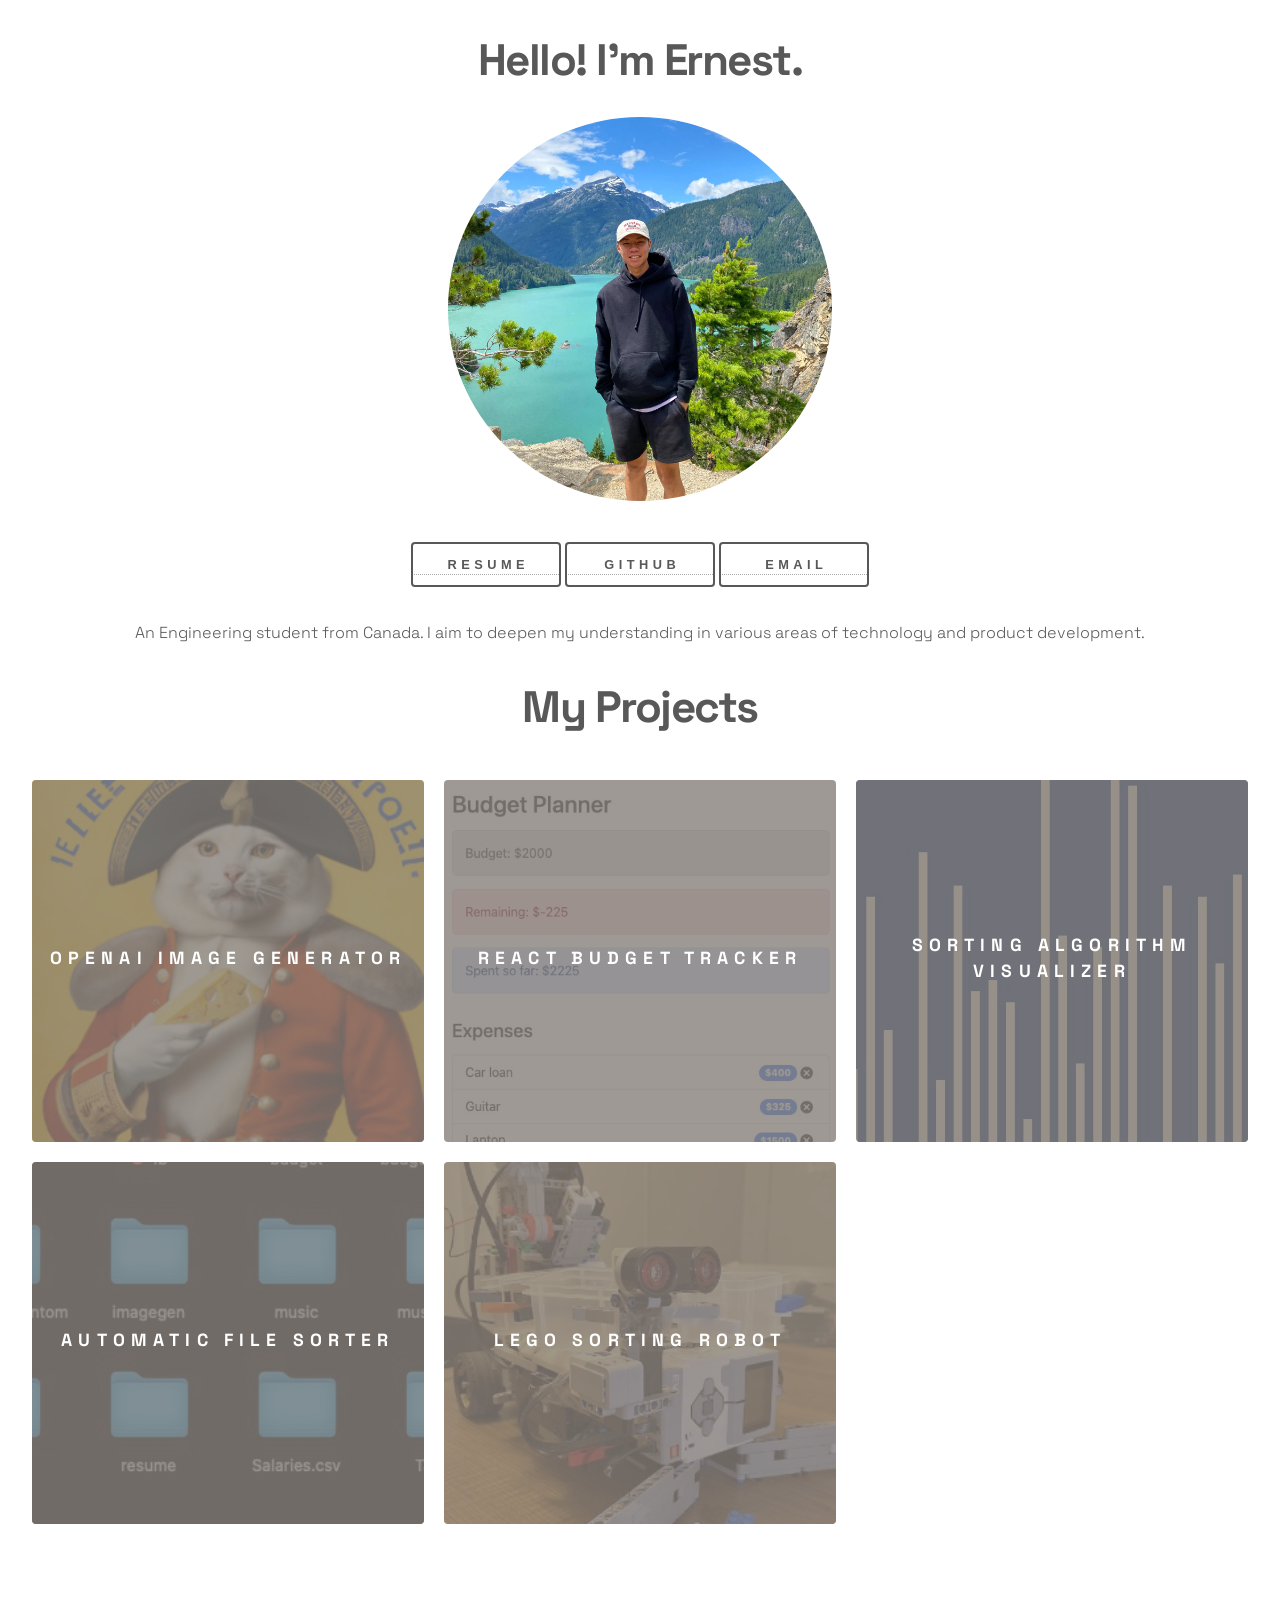
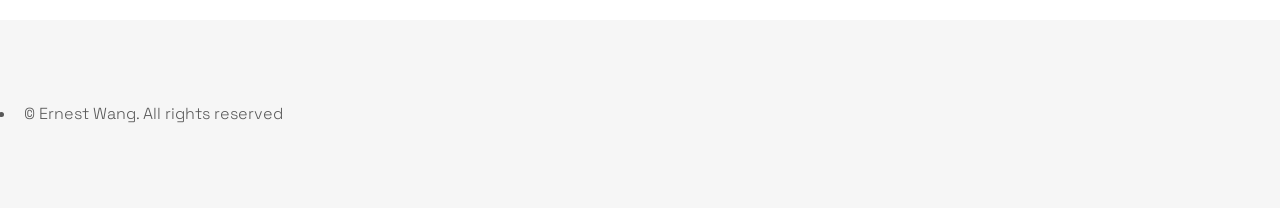
==== index.html @ 62bbbf8e "Add files via upload" ====
<!DOCTYPE HTML>
<html>
	<head>
		<title>Ernest Wang</title>
		<meta charset="utf-8" />
		<meta name="viewport" content="width=device-width, initial-scale=1, user-scalable=no" />
		<link rel="stylesheet" href="assets/css/main.css" />
		<noscript><link rel="stylesheet" href="assets/css/noscript.css" /></noscript>
	</head>
	<body class="is-preload">
		<!-- Wrapper -->
			<div id="wrapper">

				<p></p>

				<!-- Main -->
				<center>
					<div id="main">
						<div class="inner">
							<header>
								<center><div><h1>Hello! I'm Ernest.<br /></center>
								
									<p></p>
									<center><img src="images/IMG_3392.jpg" alt="" style="object-fit: cover; width: 30vw;border-radius: 50%;"/></center>
								</div>
								<p></p>
								<center>
								<a  href="/images/reume-ernest-wang.pdf" download target="_blank" ><button style="width: 150px;text-decoration: none;"">Resume</button></a>
								<a  href="https://github.com/ErnestWang31" target="_blank"><button style="width: 150px;text-decoration: none;"">github</button></a>
								<a  href="https://github.com/ErnestWang31" target="_blank"><button style="width: 150px;text-decoration: none;"">Email</button></a>
							
								<p></p>
								<center><hp>An Engineering student from Canada. I aim to deepen my understanding in various areas of technology and product development. </p></center>
								
							</header>
							<p></p>
							<center><h1>My Projects</h1></center>
							<section class="tiles">
								
								<article class="style1">
									<span class="image">
										<img src="images/openAI.jpg" alt="" />
									</span>
									<a href="https://github.com/ErnestWang31/openai-image-generator" target="_blank">
										<h2>OpenAI Image Generator</h2>
										<div class="content">
											<p>Image generator using Node.js and OpenAI API.</p>
											<p>GITHUB</p>
										</div>
									</a>
								</article>

								<article class="style1">
									<span class="image">
										<img src="images/budget.jpg" alt="" />
									</span>
									<a href="https://github.com/ErnestWang31/budget-tracking-app" target="_blank">
										<h2>React Budget Tracker</h2>
										<div class="content">
											<p>Budget tracker made with React.js with functionalities such as adding expense, deleting expense and tracking left over money.</p>
											<p>GITHUB</p>
										</div>
									</a>
								</article>

								<article class="style1">
									<span class="image">
										<img src="images/sorting.jpg" alt="" />
									</span>
									<a href="https://github.com/ErnestWang31/Sorting-Alogorithms-Visualizer" target="_blank">
										<h2>Sorting Algorithm Visualizer</h2>
										<div class="content">
											<p>Performed visualization for Bubble Sort, Quick Sort, Insertion Sort, Selection Sort, and Quick Sort.
												Allows the user to sort both ascending and descending. Made with Python and PyGame</p>
											<p>GITHUB</p>
										</div>
									</a>
								</article>

								<article class="style1">
									<span class="image">
										<img src="images/file.jpg" alt="" />
									</span>
									<a href="https://github.com/ErnestWang31/Automatic-File-Sorter" target="_blank">
										<h2>Automatic File Sorter</h2>
										<div class="content">
											<p>an automatic file-sorting software using Python and watchdog API that sorts different file
												types downloaded from the internet into corresponding folders on the desktop for easy access.</p>
											<p>GITHUB</p>
										</div>
									</a>
								</article>

								<article class="style1">
									<span class="image">
										<img src="images/robot.jpg" alt="" />
									</span>
									<a href="https://www.notion.so/Automatic-Lego-Sorter-e76df59b751e434691495139703abe92" target="_blank">
										<h2>LEGO Sorting Robot</h2>
										<div class="content">
											<p>a robotic system that drives around a room, picks up lego bricks on the ground and sort them in a bin-sorting-system according to the bricks colour. </p>
											<p>NOTION</p>
										</div>
									</a>
								</article>
							</section>
						</div>
					</div>
				</center>

				
					<footer id="footer">
						<!-- <div class="inner">
							<section>
								<h2>Get in touch</h2>
								<form method="post" action="#">
									<div class="fields">
										<div class="field half">
											<input type="text" name="name" id="name" placeholder="Name" />
										</div>
										<div class="field half">
											<input type="email" name="email" id="email" placeholder="Email" />
										</div>
										<div class="field">
											<textarea name="message" id="message" placeholder="Message"></textarea>
										</div>
									</div>
									<ul class="actions">
										<li><input type="submit" value="Send" class="primary" /></li>
									</ul>
								</form>
							</section> -->
							<!-- <section>
								<h2>Follow</h2>
								<ul class="icons">
									<li><a href="#" class="icon brands style2 fa-twitter"><span class="label">Twitter</span></a></li>
									<li><a href="#" class="icon brands style2 fa-facebook-f"><span class="label">Facebook</span></a></li>
									<li><a href="#" class="icon brands style2 fa-instagram"><span class="label">Instagram</span></a></li>
									<li><a href="#" class="icon brands style2 fa-dribbble"><span class="label">Dribbble</span></a></li>
									<li><a href="#" class="icon brands style2 fa-github"><span class="label">GitHub</span></a></li>
									<li><a href="#" class="icon brands style2 fa-500px"><span class="label">500px</span></a></li>
									<li><a href="#" class="icon solid style2 fa-phone"><span class="label">Phone</span></a></li>
									<li><a href="#" class="icon solid style2 fa-envelope"><span class="label">Email</span></a></li>
								</ul>
							</section> -->
							<ul class="copyright">
								<li>&copy; Ernest Wang. All rights reserved</li>
							</ul>
						</div>
					</footer>

			</div>

		<!-- Scripts -->
			<script src="assets/js/jquery.min.js"></script>
			<script src="assets/js/browser.min.js"></script>
			<script src="assets/js/breakpoints.min.js"></script>
			<script src="assets/js/util.js"></script>
			<script src="assets/js/main.js"></script>

	</body>
</html>
---- assets/css/main.css ----
@import url(fontawesome-all.min.css);
@import url('https://fonts.googleapis.com/css2?family=Space+Grotesk:wght@300&family=Space+Mono&display=swap');
/*
	Phantom by HTML5 UP
	html5up.net | @ajlkn
	Free for personal and commercial use under the CCA 3.0 license (html5up.net/license)
*/

html, body, div, span, applet, object,
iframe, h1, h2, h3, h4, h5, h6, p, blockquote,
pre, a, abbr, acronym, address, big, cite,
code, del, dfn, em, img, ins, kbd, q, s, samp,
small, strike, strong, sub, sup, tt, var, b,
u, i, center, dl, dt, dd, ol, ul, li, fieldset,
form, label, legend, table, caption, tbody,
tfoot, thead, tr, th, td, article, aside,
canvas, details, embed, figure, figcaption,
footer, header, hgroup, menu, nav, output, ruby,
section, summary, time, mark, audio, video {
	margin: 0;
	padding: 0;
	border: 0;
	font-size: 100%;
	font: inherit;
	vertical-align: baseline;}

article, aside, details, figcaption, figure,
footer, header, hgroup, menu, nav, section {
	display: block;}

body {
	line-height: 1;
}

ol, ul {
	list-style: none;
}

blockquote, q {
	quotes: none;
}

	blockquote:before, blockquote:after, q:before, q:after {
		content: '';
		content: none;
	}

table {
	border-collapse: collapse;
	border-spacing: 0;
}

body {
	-webkit-text-size-adjust: none;
}

mark {
	background-color: transparent;
	color: inherit;
}

input::-moz-focus-inner {
	border: 0;
	padding: 0;
}

input, select, textarea {
	-moz-appearance: none;
	-webkit-appearance: none;
	-ms-appearance: none;
	appearance: none;
}

/* Basic */

	@-ms-viewport {
		width: device-width;
	}

	body {
		-ms-overflow-style: scrollbar;
	}

	@media screen and (max-width: 480px) {

		html, body {
			min-width: 320px;
		}

	}

	html {
		box-sizing: border-box;
	}

	*, *:before, *:after {
		box-sizing: inherit;
	}

	body {
		background: #ffffff;
	}

		body.is-preload *, body.is-preload *:before, body.is-preload *:after {
			-moz-animation: none !important;
			-webkit-animation: none !important;
			-ms-animation: none !important;
			animation: none !important;
			-moz-transition: none !important;
			-webkit-transition: none !important;
			-ms-transition: none !important;
			transition: none !important;
		}

/* Type */

	body, input, select, textarea {
		color: #585858;
		font-family: 'Space Grotesk', sans-serif;
		font-size: 16pt;
		font-weight: 300;
		line-height: 1.75;
	}

		@media screen and (max-width: 1680px) {

			body, input, select, textarea {
				font-size: 14pt;
			}

		}

		@media screen and (max-width: 1280px) {

			body, input, select, textarea {
				font-size: 12pt;
			}

		}

	a {
		-moz-transition: border-bottom-color 0.2s ease, color 0.2s ease;
		-webkit-transition: border-bottom-color 0.2s ease, color 0.2s ease;
		-ms-transition: border-bottom-color 0.2s ease, color 0.2s ease;
		transition: border-bottom-color 0.2s ease, color 0.2s ease;
		text-decoration: none;
		color: #585858;
		border-bottom: dotted 1px rgba(88, 88, 88, 0.5);
	}

		a:hover {
			border-bottom-color: transparent;
			color: #f2849e !important;
		}

	strong, b {
		font-weight: 900;
	}

	em, i {
		font-style: italic;
	}

	p {
		margin: 0 0 2em 0;
	}

	h1 {
		font-size: 2.75em;
		font-weight: 700;
		line-height: 1.3;
		margin: 0 0 1em 0;
		letter-spacing: -0.035em;
	}

		h1 a {
			color: inherit;
		}

		@media screen and (max-width: 736px) {

			h1 {
				font-size: 2em;
				margin: 0 0 1em 0;
			}

		}

		@media screen and (max-width: 360px) {

			h1 {
				font-size: 1.75em;
			}

		}

	h2, h3, h4, h5, h6 {
		font-weight: 900;
		line-height: 1.5;
		margin: 0 0 2em 0;
		text-transform: uppercase;
		letter-spacing: 0.35em;
	}

		h2 a, h3 a, h4 a, h5 a, h6 a {
			color: inherit;
		}

	h2 {
		font-size: 1.1em;
	}

	h3 {
		font-size: 1em;
	}

	h4 {
		font-size: 0.8em;
	}

	h5 {
		font-size: 0.8em;
	}

	h6 {
		font-size: 0.8em;
	}

	@media screen and (max-width: 980px) {

		h1 br, h2 br, h3 br, h4 br, h5 br, h6 br {
			display: none;
		}

	}

	@media screen and (max-width: 736px) {

		h2 {
			font-size: 1em;
		}

		h3 {
			font-size: 0.8em;
		}

	}

	sub {
		font-size: 0.8em;
		position: relative;
		top: 0.5em;
	}

	sup {
		font-size: 0.8em;
		position: relative;
		top: -0.5em;
	}

	blockquote {
		border-left: solid 4px #c9c9c9;
		font-style: italic;
		margin: 0 0 2em 0;
		padding: 0.5em 0 0.5em 2em;
	}

	code {
		background: rgba(144, 144, 144, 0.075);
		border-radius: 4px;
		border: solid 1px #c9c9c9;
		font-family: 'Space Mono', monospace;
		font-size: 0.9em;
		margin: 0 0.25em;
		padding: 0.25em 0.65em;
	}

	pre {
		-webkit-overflow-scrolling: touch;
		font-family: "Courier New", monospace;
		font-size: 0.9em;
		margin: 0 0 2em 0;
	}

		pre code {
			display: block;
			line-height: 1.75;
			padding: 1em 1.5em;
			overflow-x: auto;
		}

	hr {
		border: 0;
		border-bottom: solid 1px #c9c9c9;
		margin: 2em 0;
	}

		hr.major {
			margin: 3em 0;
		}

	.align-left {
		text-align: left;
	}

	.align-center {
		text-align: center;
	}

	.align-right {
		text-align: right;
	}

/* Row */

	.row {
		display: flex;
		flex-wrap: wrap;
		box-sizing: border-box;
		align-items: stretch;
	}

		.row > * {
			box-sizing: border-box;
		}

		.row.gtr-uniform > * > :last-child {
			margin-bottom: 0;
		}

		.row.aln-left {
			justify-content: flex-start;
		}

		.row.aln-center {
			justify-content: center;
		}

		.row.aln-right {
			justify-content: flex-end;
		}

		.row.aln-top {
			align-items: flex-start;
		}

		.row.aln-middle {
			align-items: center;
		}

		.row.aln-bottom {
			align-items: flex-end;
		}

		.row > .imp {
			order: -1;
		}

		.row > .col-1 {
			width: 8.33333%;
		}

		.row > .off-1 {
			margin-left: 8.33333%;
		}

		.row > .col-2 {
			width: 16.66667%;
		}

		.row > .off-2 {
			margin-left: 16.66667%;
		}

		.row > .col-3 {
			width: 25%;
		}

		.row > .off-3 {
			margin-left: 25%;
		}

		.row > .col-4 {
			width: 33.33333%;
		}

		.row > .off-4 {
			margin-left: 33.33333%;
		}

		.row > .col-5 {
			width: 41.66667%;
		}

		.row > .off-5 {
			margin-left: 41.66667%;
		}

		.row > .col-6 {
			width: 50%;
		}

		.row > .off-6 {
			margin-left: 50%;
		}

		.row > .col-7 {
			width: 58.33333%;
		}

		.row > .off-7 {
			margin-left: 58.33333%;
		}

		.row > .col-8 {
			width: 66.66667%;
		}

		.row > .off-8 {
			margin-left: 66.66667%;
		}

		.row > .col-9 {
			width: 75%;
		}

		.row > .off-9 {
			margin-left: 75%;
		}

		.row > .col-10 {
			width: 83.33333%;
		}

		.row > .off-10 {
			margin-left: 83.33333%;
		}

		.row > .col-11 {
			width: 91.66667%;
		}

		.row > .off-11 {
			margin-left: 91.66667%;
		}

		.row > .col-12 {
			width: 100%;
		}

		.row > .off-12 {
			margin-left: 100%;
		}

		.row.gtr-0 {
			margin-top: 0;
			margin-left: 0em;
		}

			.row.gtr-0 > * {
				padding: 0 0 0 0em;
			}

			.row.gtr-0.gtr-uniform {
				margin-top: 0em;
			}

				.row.gtr-0.gtr-uniform > * {
					padding-top: 0em;
				}

		.row.gtr-25 {
			margin-top: 0;
			margin-left: -0.5em;
		}

			.row.gtr-25 > * {
				padding: 0 0 0 0.5em;
			}

			.row.gtr-25.gtr-uniform {
				margin-top: -0.5em;
			}

				.row.gtr-25.gtr-uniform > * {
					padding-top: 0.5em;
				}

		.row.gtr-50 {
			margin-top: 0;
			margin-left: -1em;
		}

			.row.gtr-50 > * {
				padding: 0 0 0 1em;
			}

			.row.gtr-50.gtr-uniform {
				margin-top: -1em;
			}

				.row.gtr-50.gtr-uniform > * {
					padding-top: 1em;
				}

		.row {
			margin-top: 0;
			margin-left: -2em;
		}

			.row > * {
				padding: 0 0 0 2em;
			}

			.row.gtr-uniform {
				margin-top: -2em;
			}

				.row.gtr-uniform > * {
					padding-top: 2em;
				}

		.row.gtr-150 {
			margin-top: 0;
			margin-left: -3em;
		}

			.row.gtr-150 > * {
				padding: 0 0 0 3em;
			}

			.row.gtr-150.gtr-uniform {
				margin-top: -3em;
			}

				.row.gtr-150.gtr-uniform > * {
					padding-top: 3em;
				}

		.row.gtr-200 {
			margin-top: 0;
			margin-left: -4em;
		}

			.row.gtr-200 > * {
				padding: 0 0 0 4em;
			}

			.row.gtr-200.gtr-uniform {
				margin-top: -4em;
			}

				.row.gtr-200.gtr-uniform > * {
					padding-top: 4em;
				}

		@media screen and (max-width: 1680px) {

			.row {
				display: flex;
				flex-wrap: wrap;
				box-sizing: border-box;
				align-items: stretch;
			}

				.row > * {
					box-sizing: border-box;
				}

				.row.gtr-uniform > * > :last-child {
					margin-bottom: 0;
				}

				.row.aln-left {
					justify-content: flex-start;
				}

				.row.aln-center {
					justify-content: center;
				}

				.row.aln-right {
					justify-content: flex-end;
				}

				.row.aln-top {
					align-items: flex-start;
				}

				.row.aln-middle {
					align-items: center;
				}

				.row.aln-bottom {
					align-items: flex-end;
				}

				.row > .imp-xlarge {
					order: -1;
				}

				.row > .col-1-xlarge {
					width: 8.33333%;
				}

				.row > .off-1-xlarge {
					margin-left: 8.33333%;
				}

				.row > .col-2-xlarge {
					width: 16.66667%;
				}

				.row > .off-2-xlarge {
					margin-left: 16.66667%;
				}

				.row > .col-3-xlarge {
					width: 25%;
				}

				.row > .off-3-xlarge {
					margin-left: 25%;
				}

				.row > .col-4-xlarge {
					width: 33.33333%;
				}

				.row > .off-4-xlarge {
					margin-left: 33.33333%;
				}

				.row > .col-5-xlarge {
					width: 41.66667%;
				}

				.row > .off-5-xlarge {
					margin-left: 41.66667%;
				}

				.row > .col-6-xlarge {
					width: 50%;
				}

				.row > .off-6-xlarge {
					margin-left: 50%;
				}

				.row > .col-7-xlarge {
					width: 58.33333%;
				}

				.row > .off-7-xlarge {
					margin-left: 58.33333%;
				}

				.row > .col-8-xlarge {
					width: 66.66667%;
				}

				.row > .off-8-xlarge {
					margin-left: 66.66667%;
				}

				.row > .col-9-xlarge {
					width: 75%;
				}

				.row > .off-9-xlarge {
					margin-left: 75%;
				}

				.row > .col-10-xlarge {
					width: 83.33333%;
				}

				.row > .off-10-xlarge {
					margin-left: 83.33333%;
				}

				.row > .col-11-xlarge {
					width: 91.66667%;
				}

				.row > .off-11-xlarge {
					margin-left: 91.66667%;
				}

				.row > .col-12-xlarge {
					width: 100%;
				}

				.row > .off-12-xlarge {
					margin-left: 100%;
				}

				.row.gtr-0 {
					margin-top: 0;
					margin-left: 0em;
				}

					.row.gtr-0 > * {
						padding: 0 0 0 0em;
					}

					.row.gtr-0.gtr-uniform {
						margin-top: 0em;
					}

						.row.gtr-0.gtr-uniform > * {
							padding-top: 0em;
						}

				.row.gtr-25 {
					margin-top: 0;
					margin-left: -0.5em;
				}

					.row.gtr-25 > * {
						padding: 0 0 0 0.5em;
					}

					.row.gtr-25.gtr-uniform {
						margin-top: -0.5em;
					}

						.row.gtr-25.gtr-uniform > * {
							padding-top: 0.5em;
						}

				.row.gtr-50 {
					margin-top: 0;
					margin-left: -1em;
				}

					.row.gtr-50 > * {
						padding: 0 0 0 1em;
					}

					.row.gtr-50.gtr-uniform {
						margin-top: -1em;
					}

						.row.gtr-50.gtr-uniform > * {
							padding-top: 1em;
						}

				.row {
					margin-top: 0;
					margin-left: -2em;
				}

					.row > * {
						padding: 0 0 0 2em;
					}

					.row.gtr-uniform {
						margin-top: -2em;
					}

						.row.gtr-uniform > * {
							padding-top: 2em;
						}

				.row.gtr-150 {
					margin-top: 0;
					margin-left: -3em;
				}

					.row.gtr-150 > * {
						padding: 0 0 0 3em;
					}

					.row.gtr-150.gtr-uniform {
						margin-top: -3em;
					}

						.row.gtr-150.gtr-uniform > * {
							padding-top: 3em;
						}

				.row.gtr-200 {
					margin-top: 0;
					margin-left: -4em;
				}

					.row.gtr-200 > * {
						padding: 0 0 0 4em;
					}

					.row.gtr-200.gtr-uniform {
						margin-top: -4em;
					}

						.row.gtr-200.gtr-uniform > * {
							padding-top: 4em;
						}

		}

		@media screen and (max-width: 1280px) {

			.row {
				display: flex;
				flex-wrap: wrap;
				box-sizing: border-box;
				align-items: stretch;
			}

				.row > * {
					box-sizing: border-box;
				}

				.row.gtr-uniform > * > :last-child {
					margin-bottom: 0;
				}

				.row.aln-left {
					justify-content: flex-start;
				}

				.row.aln-center {
					justify-content: center;
				}

				.row.aln-right {
					justify-content: flex-end;
				}

				.row.aln-top {
					align-items: flex-start;
				}

				.row.aln-middle {
					align-items: center;
				}

				.row.aln-bottom {
					align-items: flex-end;
				}

				.row > .imp-large {
					order: -1;
				}

				.row > .col-1-large {
					width: 8.33333%;
				}

				.row > .off-1-large {
					margin-left: 8.33333%;
				}

				.row > .col-2-large {
					width: 16.66667%;
				}

				.row > .off-2-large {
					margin-left: 16.66667%;
				}

				.row > .col-3-large {
					width: 25%;
				}

				.row > .off-3-large {
					margin-left: 25%;
				}

				.row > .col-4-large {
					width: 33.33333%;
				}

				.row > .off-4-large {
					margin-left: 33.33333%;
				}

				.row > .col-5-large {
					width: 41.66667%;
				}

				.row > .off-5-large {
					margin-left: 41.66667%;
				}

				.row > .col-6-large {
					width: 50%;
				}

				.row > .off-6-large {
					margin-left: 50%;
				}

				.row > .col-7-large {
					width: 58.33333%;
				}

				.row > .off-7-large {
					margin-left: 58.33333%;
				}

				.row > .col-8-large {
					width: 66.66667%;
				}

				.row > .off-8-large {
					margin-left: 66.66667%;
				}

				.row > .col-9-large {
					width: 75%;
				}

				.row > .off-9-large {
					margin-left: 75%;
				}

				.row > .col-10-large {
					width: 83.33333%;
				}

				.row > .off-10-large {
					margin-left: 83.33333%;
				}

				.row > .col-11-large {
					width: 91.66667%;
				}

				.row > .off-11-large {
					margin-left: 91.66667%;
				}

				.row > .col-12-large {
					width: 100%;
				}

				.row > .off-12-large {
					margin-left: 100%;
				}

				.row.gtr-0 {
					margin-top: 0;
					margin-left: 0em;
				}

					.row.gtr-0 > * {
						padding: 0 0 0 0em;
					}

					.row.gtr-0.gtr-uniform {
						margin-top: 0em;
					}

						.row.gtr-0.gtr-uniform > * {
							padding-top: 0em;
						}

				.row.gtr-25 {
					margin-top: 0;
					margin-left: -0.5em;
				}

					.row.gtr-25 > * {
						padding: 0 0 0 0.5em;
					}

					.row.gtr-25.gtr-uniform {
						margin-top: -0.5em;
					}

						.row.gtr-25.gtr-uniform > * {
							padding-top: 0.5em;
						}

				.row.gtr-50 {
					margin-top: 0;
					margin-left: -1em;
				}

					.row.gtr-50 > * {
						padding: 0 0 0 1em;
					}

					.row.gtr-50.gtr-uniform {
						margin-top: -1em;
					}

						.row.gtr-50.gtr-uniform > * {
							padding-top: 1em;
						}

				.row {
					margin-top: 0;
					margin-left: -2em;
				}

					.row > * {
						padding: 0 0 0 2em;
					}

					.row.gtr-uniform {
						margin-top: -2em;
					}

						.row.gtr-uniform > * {
							padding-top: 2em;
						}

				.row.gtr-150 {
					margin-top: 0;
					margin-left: -3em;
				}

					.row.gtr-150 > * {
						padding: 0 0 0 3em;
					}

					.row.gtr-150.gtr-uniform {
						margin-top: -3em;
					}

						.row.gtr-150.gtr-uniform > * {
							padding-top: 3em;
						}

				.row.gtr-200 {
					margin-top: 0;
					margin-left: -4em;
				}

					.row.gtr-200 > * {
						padding: 0 0 0 4em;
					}

					.row.gtr-200.gtr-uniform {
						margin-top: -4em;
					}

						.row.gtr-200.gtr-uniform > * {
							padding-top: 4em;
						}

		}

		@media screen and (max-width: 980px) {

			.row {
				display: flex;
				flex-wrap: wrap;
				box-sizing: border-box;
				align-items: stretch;
			}

				.row > * {
					box-sizing: border-box;
				}

				.row.gtr-uniform > * > :last-child {
					margin-bottom: 0;
				}

				.row.aln-left {
					justify-content: flex-start;
				}

				.row.aln-center {
					justify-content: center;
				}

				.row.aln-right {
					justify-content: flex-end;
				}

				.row.aln-top {
					align-items: flex-start;
				}

				.row.aln-middle {
					align-items: center;
				}

				.row.aln-bottom {
					align-items: flex-end;
				}

				.row > .imp-medium {
					order: -1;
				}

				.row > .col-1-medium {
					width: 8.33333%;
				}

				.row > .off-1-medium {
					margin-left: 8.33333%;
				}

				.row > .col-2-medium {
					width: 16.66667%;
				}

				.row > .off-2-medium {
					margin-left: 16.66667%;
				}

				.row > .col-3-medium {
					width: 25%;
				}

				.row > .off-3-medium {
					margin-left: 25%;
				}

				.row > .col-4-medium {
					width: 33.33333%;
				}

				.row > .off-4-medium {
					margin-left: 33.33333%;
				}

				.row > .col-5-medium {
					width: 41.66667%;
				}

				.row > .off-5-medium {
					margin-left: 41.66667%;
				}

				.row > .col-6-medium {
					width: 50%;
				}

				.row > .off-6-medium {
					margin-left: 50%;
				}

				.row > .col-7-medium {
					width: 58.33333%;
				}

				.row > .off-7-medium {
					margin-left: 58.33333%;
				}

				.row > .col-8-medium {
					width: 66.66667%;
				}

				.row > .off-8-medium {
					margin-left: 66.66667%;
				}

				.row > .col-9-medium {
					width: 75%;
				}

				.row > .off-9-medium {
					margin-left: 75%;
				}

				.row > .col-10-medium {
					width: 83.33333%;
				}

				.row > .off-10-medium {
					margin-left: 83.33333%;
				}

				.row > .col-11-medium {
					width: 91.66667%;
				}

				.row > .off-11-medium {
					margin-left: 91.66667%;
				}

				.row > .col-12-medium {
					width: 100%;
				}

				.row > .off-12-medium {
					margin-left: 100%;
				}

				.row.gtr-0 {
					margin-top: 0;
					margin-left: 0em;
				}

					.row.gtr-0 > * {
						padding: 0 0 0 0em;
					}

					.row.gtr-0.gtr-uniform {
						margin-top: 0em;
					}

						.row.gtr-0.gtr-uniform > * {
							padding-top: 0em;
						}

				.row.gtr-25 {
					margin-top: 0;
					margin-left: -0.375em;
				}

					.row.gtr-25 > * {
						padding: 0 0 0 0.375em;
					}

					.row.gtr-25.gtr-uniform {
						margin-top: -0.375em;
					}

						.row.gtr-25.gtr-uniform > * {
							padding-top: 0.375em;
						}

				.row.gtr-50 {
					margin-top: 0;
					margin-left: -0.75em;
				}

					.row.gtr-50 > * {
						padding: 0 0 0 0.75em;
					}

					.row.gtr-50.gtr-uniform {
						margin-top: -0.75em;
					}

						.row.gtr-50.gtr-uniform > * {
							padding-top: 0.75em;
						}

				.row {
					margin-top: 0;
					margin-left: -1.5em;
				}

					.row > * {
						padding: 0 0 0 1.5em;
					}

					.row.gtr-uniform {
						margin-top: -1.5em;
					}

						.row.gtr-uniform > * {
							padding-top: 1.5em;
						}

				.row.gtr-150 {
					margin-top: 0;
					margin-left: -2.25em;
				}

					.row.gtr-150 > * {
						padding: 0 0 0 2.25em;
					}

					.row.gtr-150.gtr-uniform {
						margin-top: -2.25em;
					}

						.row.gtr-150.gtr-uniform > * {
							padding-top: 2.25em;
						}

				.row.gtr-200 {
					margin-top: 0;
					margin-left: -3em;
				}

					.row.gtr-200 > * {
						padding: 0 0 0 3em;
					}

					.row.gtr-200.gtr-uniform {
						margin-top: -3em;
					}

						.row.gtr-200.gtr-uniform > * {
							padding-top: 3em;
						}

		}

		@media screen and (max-width: 736px) {

			.row {
				display: flex;
				flex-wrap: wrap;
				box-sizing: border-box;
				align-items: stretch;
			}

				.row > * {
					box-sizing: border-box;
				}

				.row.gtr-uniform > * > :last-child {
					margin-bottom: 0;
				}

				.row.aln-left {
					justify-content: flex-start;
				}

				.row.aln-center {
					justify-content: center;
				}

				.row.aln-right {
					justify-content: flex-end;
				}

				.row.aln-top {
					align-items: flex-start;
				}

				.row.aln-middle {
					align-items: center;
				}

				.row.aln-bottom {
					align-items: flex-end;
				}

				.row > .imp-small {
					order: -1;
				}

				.row > .col-1-small {
					width: 8.33333%;
				}

				.row > .off-1-small {
					margin-left: 8.33333%;
				}

				.row > .col-2-small {
					width: 16.66667%;
				}

				.row > .off-2-small {
					margin-left: 16.66667%;
				}

				.row > .col-3-small {
					width: 25%;
				}

				.row > .off-3-small {
					margin-left: 25%;
				}

				.row > .col-4-small {
					width: 33.33333%;
				}

				.row > .off-4-small {
					margin-left: 33.33333%;
				}

				.row > .col-5-small {
					width: 41.66667%;
				}

				.row > .off-5-small {
					margin-left: 41.66667%;
				}

				.row > .col-6-small {
					width: 50%;
				}

				.row > .off-6-small {
					margin-left: 50%;
				}

				.row > .col-7-small {
					width: 58.33333%;
				}

				.row > .off-7-small {
					margin-left: 58.33333%;
				}

				.row > .col-8-small {
					width: 66.66667%;
				}

				.row > .off-8-small {
					margin-left: 66.66667%;
				}

				.row > .col-9-small {
					width: 75%;
				}

				.row > .off-9-small {
					margin-left: 75%;
				}

				.row > .col-10-small {
					width: 83.33333%;
				}

				.row > .off-10-small {
					margin-left: 83.33333%;
				}

				.row > .col-11-small {
					width: 91.66667%;
				}

				.row > .off-11-small {
					margin-left: 91.66667%;
				}

				.row > .col-12-small {
					width: 100%;
				}

				.row > .off-12-small {
					margin-left: 100%;
				}

				.row.gtr-0 {
					margin-top: 0;
					margin-left: 0em;
				}

					.row.gtr-0 > * {
						padding: 0 0 0 0em;
					}

					.row.gtr-0.gtr-uniform {
						margin-top: 0em;
					}

						.row.gtr-0.gtr-uniform > * {
							padding-top: 0em;
						}

				.row.gtr-25 {
					margin-top: 0;
					margin-left: -0.25em;
				}

					.row.gtr-25 > * {
						padding: 0 0 0 0.25em;
					}

					.row.gtr-25.gtr-uniform {
						margin-top: -0.25em;
					}

						.row.gtr-25.gtr-uniform > * {
							padding-top: 0.25em;
						}

				.row.gtr-50 {
					margin-top: 0;
					margin-left: -0.5em;
				}

					.row.gtr-50 > * {
						padding: 0 0 0 0.5em;
					}

					.row.gtr-50.gtr-uniform {
						margin-top: -0.5em;
					}

						.row.gtr-50.gtr-uniform > * {
							padding-top: 0.5em;
						}

				.row {
					margin-top: 0;
					margin-left: -1em;
				}

					.row > * {
						padding: 0 0 0 1em;
					}

					.row.gtr-uniform {
						margin-top: -1em;
					}

						.row.gtr-uniform > * {
							padding-top: 1em;
						}

				.row.gtr-150 {
					margin-top: 0;
					margin-left: -1.5em;
				}

					.row.gtr-150 > * {
						padding: 0 0 0 1.5em;
					}

					.row.gtr-150.gtr-uniform {
						margin-top: -1.5em;
					}

						.row.gtr-150.gtr-uniform > * {
							padding-top: 1.5em;
						}

				.row.gtr-200 {
					margin-top: 0;
					margin-left: -2em;
				}

					.row.gtr-200 > * {
						padding: 0 0 0 2em;
					}

					.row.gtr-200.gtr-uniform {
						margin-top: -2em;
					}

						.row.gtr-200.gtr-uniform > * {
							padding-top: 2em;
						}

		}

		@media screen and (max-width: 480px) {

			.row {
				display: flex;
				flex-wrap: wrap;
				box-sizing: border-box;
				align-items: stretch;
			}

				.row > * {
					box-sizing: border-box;
				}

				.row.gtr-uniform > * > :last-child {
					margin-bottom: 0;
				}

				.row.aln-left {
					justify-content: flex-start;
				}

				.row.aln-center {
					justify-content: center;
				}

				.row.aln-right {
					justify-content: flex-end;
				}

				.row.aln-top {
					align-items: flex-start;
				}

				.row.aln-middle {
					align-items: center;
				}

				.row.aln-bottom {
					align-items: flex-end;
				}

				.row > .imp-xsmall {
					order: -1;
				}

				.row > .col-1-xsmall {
					width: 8.33333%;
				}

				.row > .off-1-xsmall {
					margin-left: 8.33333%;
				}

				.row > .col-2-xsmall {
					width: 16.66667%;
				}

				.row > .off-2-xsmall {
					margin-left: 16.66667%;
				}

				.row > .col-3-xsmall {
					width: 25%;
				}

				.row > .off-3-xsmall {
					margin-left: 25%;
				}

				.row > .col-4-xsmall {
					width: 33.33333%;
				}

				.row > .off-4-xsmall {
					margin-left: 33.33333%;
				}

				.row > .col-5-xsmall {
					width: 41.66667%;
				}

				.row > .off-5-xsmall {
					margin-left: 41.66667%;
				}

				.row > .col-6-xsmall {
					width: 50%;
				}

				.row > .off-6-xsmall {
					margin-left: 50%;
				}

				.row > .col-7-xsmall {
					width: 58.33333%;
				}

				.row > .off-7-xsmall {
					margin-left: 58.33333%;
				}

				.row > .col-8-xsmall {
					width: 66.66667%;
				}

				.row > .off-8-xsmall {
					margin-left: 66.66667%;
				}

				.row > .col-9-xsmall {
					width: 75%;
				}

				.row > .off-9-xsmall {
					margin-left: 75%;
				}

				.row > .col-10-xsmall {
					width: 83.33333%;
				}

				.row > .off-10-xsmall {
					margin-left: 83.33333%;
				}

				.row > .col-11-xsmall {
					width: 91.66667%;
				}

				.row > .off-11-xsmall {
					margin-left: 91.66667%;
				}

				.row > .col-12-xsmall {
					width: 100%;
				}

				.row > .off-12-xsmall {
					margin-left: 100%;
				}

				.row.gtr-0 {
					margin-top: 0;
					margin-left: 0em;
				}

					.row.gtr-0 > * {
						padding: 0 0 0 0em;
					}

					.row.gtr-0.gtr-uniform {
						margin-top: 0em;
					}

						.row.gtr-0.gtr-uniform > * {
							padding-top: 0em;
						}

				.row.gtr-25 {
					margin-top: 0;
					margin-left: -0.25em;
				}

					.row.gtr-25 > * {
						padding: 0 0 0 0.25em;
					}

					.row.gtr-25.gtr-uniform {
						margin-top: -0.25em;
					}

						.row.gtr-25.gtr-uniform > * {
							padding-top: 0.25em;
						}

				.row.gtr-50 {
					margin-top: 0;
					margin-left: -0.5em;
				}

					.row.gtr-50 > * {
						padding: 0 0 0 0.5em;
					}

					.row.gtr-50.gtr-uniform {
						margin-top: -0.5em;
					}

						.row.gtr-50.gtr-uniform > * {
							padding-top: 0.5em;
						}

				.row {
					margin-top: 0;
					margin-left: -1em;
				}

					.row > * {
						padding: 0 0 0 1em;
					}

					.row.gtr-uniform {
						margin-top: -1em;
					}

						.row.gtr-uniform > * {
							padding-top: 1em;
						}

				.row.gtr-150 {
					margin-top: 0;
					margin-left: -1.5em;
				}

					.row.gtr-150 > * {
						padding: 0 0 0 1.5em;
					}

					.row.gtr-150.gtr-uniform {
						margin-top: -1.5em;
					}

						.row.gtr-150.gtr-uniform > * {
							padding-top: 1.5em;
						}

				.row.gtr-200 {
					margin-top: 0;
					margin-left: -2em;
				}

					.row.gtr-200 > * {
						padding: 0 0 0 2em;
					}

					.row.gtr-200.gtr-uniform {
						margin-top: -2em;
					}

						.row.gtr-200.gtr-uniform > * {
							padding-top: 2em;
						}

		}

/* Section/Article */

	section.special, article.special {
		text-align: center;
	}

	header p {
		margin-top: -1em;
	}

	@media screen and (max-width: 736px) {

		header p {
			margin-top: 0;
		}

	}

/* Icon */

	.icon {
		text-decoration: none;
		border-bottom: none;
		position: relative;
	}

		.icon:before {
			-moz-osx-font-smoothing: grayscale;
			-webkit-font-smoothing: antialiased;
			display: inline-block;
			font-style: normal;
			font-variant: normal;
			text-rendering: auto;
			line-height: 1;
			text-transform: none !important;
			font-family: 'Font Awesome 5 Free';
			font-weight: 400;
		}

		.icon > .label {
			display: none;
		}

		.icon:before {
			line-height: inherit;
		}

		.icon.solid:before {
			font-weight: 900;
		}

		.icon.brands:before {
			font-family: 'Font Awesome 5 Brands';
		}

		.icon.style2 {
			-moz-transition: background-color 0.2s ease-in-out, color 0.2s ease-in-out, border-color 0.2s ease-in-out;
			-webkit-transition: background-color 0.2s ease-in-out, color 0.2s ease-in-out, border-color 0.2s ease-in-out;
			-ms-transition: background-color 0.2s ease-in-out, color 0.2s ease-in-out, border-color 0.2s ease-in-out;
			transition: background-color 0.2s ease-in-out, color 0.2s ease-in-out, border-color 0.2s ease-in-out;
			background-color: transparent;
			border: solid 1px #c9c9c9;
			border-radius: 4px;
			width: 2.65em;
			height: 2.65em;
			display: inline-block;
			text-align: center;
			line-height: 2.65em;
			color: inherit;
		}

			.icon.style2:before {
				font-size: 1.1em;
			}

			.icon.style2:hover {
				color: #f2849e;
				border-color: #f2849e;
			}

			.icon.style2:active {
				background-color: rgba(242, 132, 158, 0.1);
			}

/* List */

	ol {
		list-style: decimal;
		margin: 0 0 2em 0;
		padding-left: 1.25em;
	}

		ol li {
			padding-left: 0.25em;
		}

	ul {
		list-style: disc;
		margin: 0 0 2em 0;
		padding-left: 1em;
	}

		ul li {
			padding-left: 0.5em;
		}

		ul.alt {
			list-style: none;
			padding-left: 0;
		}

			ul.alt li {
				border-top: solid 1px #c9c9c9;
				padding: 0.5em 0;
			}

				ul.alt li:first-child {
					border-top: 0;
					padding-top: 0;
				}

	dl {
		margin: 0 0 2em 0;
	}

		dl dt {
			display: block;
			font-weight: 900;
			margin: 0 0 1em 0;
		}

		dl dd {
			margin-left: 2em;
		}

/* Actions */

	ul.actions {
		display: -moz-flex;
		display: -webkit-flex;
		display: -ms-flex;
		display: flex;
		cursor: default;
		list-style: none;
		margin-left: -1em;
		padding-left: 0;
	}

		ul.actions li {
			padding: 0 0 0 1em;
			vertical-align: middle;
		}

		ul.actions.special {
			-moz-justify-content: center;
			-webkit-justify-content: center;
			-ms-justify-content: center;
			justify-content: center;
			width: 100%;
			margin-left: 0;
		}

			ul.actions.special li:first-child {
				padding-left: 0;
			}

		ul.actions.stacked {
			-moz-flex-direction: column;
			-webkit-flex-direction: column;
			-ms-flex-direction: column;
			flex-direction: column;
			margin-left: 0;
		}

			ul.actions.stacked li {
				padding: 1.3em 0 0 0;
			}

				ul.actions.stacked li:first-child {
					padding-top: 0;
				}

		ul.actions.fit {
			width: calc(100% + 1em);
		}

			ul.actions.fit li {
				-moz-flex-grow: 1;
				-webkit-flex-grow: 1;
				-ms-flex-grow: 1;
				flex-grow: 1;
				-moz-flex-shrink: 1;
				-webkit-flex-shrink: 1;
				-ms-flex-shrink: 1;
				flex-shrink: 1;
				width: 100%;
			}

				ul.actions.fit li > * {
					width: 100%;
				}

			ul.actions.fit.stacked {
				width: 100%;
			}

		@media screen and (max-width: 480px) {

			ul.actions:not(.fixed) {
				-moz-flex-direction: column;
				-webkit-flex-direction: column;
				-ms-flex-direction: column;
				flex-direction: column;
				margin-left: 0;
				width: 100% !important;
			}

				ul.actions:not(.fixed) li {
					-moz-flex-grow: 1;
					-webkit-flex-grow: 1;
					-ms-flex-grow: 1;
					flex-grow: 1;
					-moz-flex-shrink: 1;
					-webkit-flex-shrink: 1;
					-ms-flex-shrink: 1;
					flex-shrink: 1;
					padding: 1em 0 0 0;
					text-align: center;
					width: 100%;
				}

					ul.actions:not(.fixed) li > * {
						width: 100%;
					}

					ul.actions:not(.fixed) li:first-child {
						padding-top: 0;
					}

					ul.actions:not(.fixed) li input[type="submit"],
					ul.actions:not(.fixed) li input[type="reset"],
					ul.actions:not(.fixed) li input[type="button"],
					ul.actions:not(.fixed) li button,
					ul.actions:not(.fixed) li .button {
						width: 100%;
					}

						ul.actions:not(.fixed) li input[type="submit"].icon:before,
						ul.actions:not(.fixed) li input[type="reset"].icon:before,
						ul.actions:not(.fixed) li input[type="button"].icon:before,
						ul.actions:not(.fixed) li button.icon:before,
						ul.actions:not(.fixed) li .button.icon:before {
							margin-left: -0.5rem;
						}

		}

/* Icons */

	ul.icons {
		cursor: default;
		list-style: none;
		padding-left: 0;
		margin: -1em 0 2em -1em;
	}

		ul.icons li {
			display: inline-block;
			padding: 1em 0 0 1em;
		}

/* Form */

	form {
		margin: 0 0 2em 0;
		overflow-x: hidden;
	}

		form > :last-child {
			margin-bottom: 0;
		}

		form > .fields {
			display: -moz-flex;
			display: -webkit-flex;
			display: -ms-flex;
			display: flex;
			-moz-flex-wrap: wrap;
			-webkit-flex-wrap: wrap;
			-ms-flex-wrap: wrap;
			flex-wrap: wrap;
			width: calc(100% + 3em);
			margin: -1.5em 0 2em -1.5em;
		}

			form > .fields > .field {
				-moz-flex-grow: 0;
				-webkit-flex-grow: 0;
				-ms-flex-grow: 0;
				flex-grow: 0;
				-moz-flex-shrink: 0;
				-webkit-flex-shrink: 0;
				-ms-flex-shrink: 0;
				flex-shrink: 0;
				padding: 1.5em 0 0 1.5em;
				width: calc(100% - 1.5em);
			}

				form > .fields > .field.half {
					width: calc(50% - 0.75em);
				}

				form > .fields > .field.third {
					width: calc(100%/3 - 0.5em);
				}

				form > .fields > .field.quarter {
					width: calc(25% - 0.375em);
				}

		@media screen and (max-width: 480px) {

			form > .fields {
				width: calc(100% + 3em);
				margin: -1.5em 0 2em -1.5em;
			}

				form > .fields > .field {
					padding: 1.5em 0 0 1.5em;
					width: calc(100% - 1.5em);
				}

					form > .fields > .field.half {
						width: calc(100% - 1.5em);
					}

					form > .fields > .field.third {
						width: calc(100% - 1.5em);
					}

					form > .fields > .field.quarter {
						width: calc(100% - 1.5em);
					}

		}

	label {
		display: block;
		font-size: 0.9em;
		font-weight: 900;
		margin: 0 0 1em 0;
	}

	input[type="text"],
	input[type="password"],
	input[type="email"],
	input[type="tel"],
	select,
	textarea {
		-moz-appearance: none;
		-webkit-appearance: none;
		-ms-appearance: none;
		appearance: none;
		background-color: transparent;
		border: none;
		border-radius: 0;
		border-bottom: solid 1px #c9c9c9;
		color: inherit;
		display: block;
		outline: 0;
		padding: 0;
		text-decoration: none;
		width: 100%;
	}

		input[type="text"]:invalid,
		input[type="password"]:invalid,
		input[type="email"]:invalid,
		input[type="tel"]:invalid,
		select:invalid,
		textarea:invalid {
			box-shadow: none;
		}

		input[type="text"]:focus,
		input[type="password"]:focus,
		input[type="email"]:focus,
		input[type="tel"]:focus,
		select:focus,
		textarea:focus {
			border-bottom-color: #f2849e;
			box-shadow: inset 0 -1px 0 0 #f2849e;
		}

	select {
		background-image: url("data:image/svg+xml;charset=utf8,%3Csvg xmlns='http://www.w3.org/2000/svg' width='40' height='40' preserveAspectRatio='none' viewBox='0 0 40 40'%3E%3Cpath d='M9.4,12.3l10.4,10.4l10.4-10.4c0.2-0.2,0.5-0.4,0.9-0.4c0.3,0,0.6,0.1,0.9,0.4l3.3,3.3c0.2,0.2,0.4,0.5,0.4,0.9 c0,0.4-0.1,0.6-0.4,0.9L20.7,31.9c-0.2,0.2-0.5,0.4-0.9,0.4c-0.3,0-0.6-0.1-0.9-0.4L4.3,17.3c-0.2-0.2-0.4-0.5-0.4-0.9 c0-0.4,0.1-0.6,0.4-0.9l3.3-3.3c0.2-0.2,0.5-0.4,0.9-0.4S9.1,12.1,9.4,12.3z' fill='%23c9c9c9' /%3E%3C/svg%3E");
		background-size: 1.25rem;
		background-repeat: no-repeat;
		background-position: calc(100% - 1rem) center;
		height: 3em;
		padding-right: 3em;
		text-overflow: ellipsis;
	}

		select option {
			background: #ffffff;
		}

		select:focus::-ms-value {
			background-color: transparent;
		}

		select::-ms-expand {
			display: none;
		}

	input[type="text"],
	input[type="password"],
	input[type="email"],
	select {
		height: 3em;
	}

	textarea {
		padding: 0;
		min-height: 3.75em;
	}

	input[type="checkbox"],
	input[type="radio"] {
		-moz-appearance: none;
		-webkit-appearance: none;
		-ms-appearance: none;
		appearance: none;
		display: block;
		float: left;
		margin-right: -2em;
		opacity: 0;
		width: 1em;
		z-index: -1;
	}

		input[type="checkbox"] + label,
		input[type="radio"] + label {
			text-decoration: none;
			color: #585858;
			cursor: pointer;
			display: inline-block;
			font-size: 1em;
			font-weight: 300;
			padding-left: 2.55em;
			padding-right: 0.75em;
			position: relative;
		}

			input[type="checkbox"] + label:before,
			input[type="radio"] + label:before {
				-moz-osx-font-smoothing: grayscale;
				-webkit-font-smoothing: antialiased;
				display: inline-block;
				font-style: normal;
				font-variant: normal;
				text-rendering: auto;
				line-height: 1;
				text-transform: none !important;
				font-family: 'Font Awesome 5 Free';
				font-weight: 900;
			}

			input[type="checkbox"] + label:before,
			input[type="radio"] + label:before {
				border-radius: 4px;
				border: solid 1px #c9c9c9;
				content: '';
				display: inline-block;
				font-size: 0.8em;
				height: 2.25em;
				left: 0;
				line-height: 2.25em;
				position: absolute;
				text-align: center;
				top: 0;
				width: 2.25em;
			}

		input[type="checkbox"]:checked + label:before,
		input[type="radio"]:checked + label:before {
			background: #585858;
			border-color: #585858;
			color: #ffffff;
			content: '\f00c';
		}

		input[type="checkbox"]:focus + label:before,
		input[type="radio"]:focus + label:before {
			border-color: #f2849e;
			box-shadow: 0 0 0 1px #f2849e;
		}

	input[type="checkbox"] + label:before {
		border-radius: 4px;
	}

	input[type="radio"] + label:before {
		border-radius: 100%;
	}

/* Box */

	.box {
		border-radius: 4px;
		border: solid 1px #c9c9c9;
		margin-bottom: 2em;
		padding: 1.5em;
	}

		.box > :last-child,
		.box > :last-child > :last-child,
		.box > :last-child > :last-child > :last-child {
			margin-bottom: 0;
		}

		.box.alt {
			border: 0;
			border-radius: 0;
			padding: 0;
		}

/* Image */

	.image {
		border-radius: 4px;
		border: 0;
		display: inline-block;
		position: relative;
	}

		.image img {
			border-radius: 4px;
			display: block;
		}

		.image.left, .image.right {
			max-width: 40%;
		}

			.image.left img, .image.right img {
				width: 100%;
			}

		.image.left {
			float: left;
			padding: 0 1.5em 1em 0;
			top: 0.25em;
		}

		.image.right {
			float: right;
			padding: 0 0 1em 1.5em;
			top: 0.25em;
		}

		.image.fit {
			display: block;
			margin: 0 0 2em 0;
			width: 100%;
		}

			.image.fit img {
				width: 100%;
			}

		.image.main {
			display: block;
			margin: 0 0 3em 0;
			width: 100%;
		}

			.image.main img {
				width: 100%;
			}

			@media screen and (max-width: 736px) {

				.image.main {
					margin: 0 0 2em 0;
				}

			}

/* Table */

	.table-wrapper {
		-webkit-overflow-scrolling: touch;
		overflow-x: auto;
	}

	table {
		margin: 0 0 2em 0;
		width: 100%;
	}

		table tbody tr {
			border: solid 1px #c9c9c9;
			border-left: 0;
			border-right: 0;
		}

			table tbody tr:nth-child(2n + 1) {
				background-color: rgba(144, 144, 144, 0.075);
			}

		table td {
			padding: 0.75em 0.75em;
		}

		table th {
			font-size: 0.9em;
			font-weight: 900;
			padding: 0 0.75em 0.75em 0.75em;
			text-align: left;
		}

		table thead {
			border-bottom: solid 2px #c9c9c9;
		}

		table tfoot {
			border-top: solid 2px #c9c9c9;
		}

		table.alt {
			border-collapse: separate;
		}

			table.alt tbody tr td {
				border: solid 1px #c9c9c9;
				border-left-width: 0;
				border-top-width: 0;
			}

				table.alt tbody tr td:first-child {
					border-left-width: 1px;
				}

			table.alt tbody tr:first-child td {
				border-top-width: 1px;
			}

			table.alt thead {
				border-bottom: 0;
			}

			table.alt tfoot {
				border-top: 0;
			}

/* Button */

	input[type="submit"],
	input[type="reset"],
	input[type="button"],
	button,
	.button {
		-moz-appearance: none;
		-webkit-appearance: none;
		-ms-appearance: none;
		appearance: none;
		-moz-transition: background-color 0.2s ease-in-out, color 0.2s ease-in-out, box-shadow 0.2s ease-in-out;
		-webkit-transition: background-color 0.2s ease-in-out, color 0.2s ease-in-out, box-shadow 0.2s ease-in-out;
		-ms-transition: background-color 0.2s ease-in-out, color 0.2s ease-in-out, box-shadow 0.2s ease-in-out;
		transition: background-color 0.2s ease-in-out, color 0.2s ease-in-out, box-shadow 0.2s ease-in-out;
		background-color: transparent;
		border-radius: 4px;
		border: 0;
		box-shadow: inset 0 0 0 2px #585858;
		color: #585858 !important;
		cursor: pointer;
		display: inline-block;
		font-size: 0.8em;
		font-weight: 900;
		height: 3.5em;
		letter-spacing: 0.35em;
		line-height: 3.45em;
		overflow: hidden;
		padding: 0 1.25em 0 1.6em;
		text-align: center;
		text-decoration: none;
		text-overflow: ellipsis;
		text-transform: uppercase;
		white-space: nowrap;
	}

		input[type="submit"].icon:before,
		input[type="reset"].icon:before,
		input[type="button"].icon:before,
		button.icon:before,
		.button.icon:before {
			margin-right: 0.5em;
		}

		input[type="submit"].fit,
		input[type="reset"].fit,
		input[type="button"].fit,
		button.fit,
		.button.fit {
			width: 100%;
		}

		input[type="submit"]:hover,
		input[type="reset"]:hover,
		input[type="button"]:hover,
		button:hover,
		.button:hover {
			color: #f2849e !important;
			box-shadow: inset 0 0 0 2px #f2849e;
		}

		input[type="submit"]:active,
		input[type="reset"]:active,
		input[type="button"]:active,
		button:active,
		.button:active {
			background-color: rgba(242, 132, 158, 0.1);
		}

		input[type="submit"].small,
		input[type="reset"].small,
		input[type="button"].small,
		button.small,
		.button.small {
			font-size: 0.6em;
		}

		input[type="submit"].large,
		input[type="reset"].large,
		input[type="button"].large,
		button.large,
		.button.large {
			font-size: 1em;
		}

		input[type="submit"].primary,
		input[type="reset"].primary,
		input[type="button"].primary,
		button.primary,
		.button.primary {
			box-shadow: none;
			background-color: #585858;
			color: #ffffff !important;
		}

			input[type="submit"].primary:hover,
			input[type="reset"].primary:hover,
			input[type="button"].primary:hover,
			button.primary:hover,
			.button.primary:hover {
				background-color: #f2849e;
			}

			input[type="submit"].primary:active,
			input[type="reset"].primary:active,
			input[type="button"].primary:active,
			button.primary:active,
			.button.primary:active {
				background-color: #ee5f81;
			}

		input[type="submit"].disabled, input[type="submit"]:disabled,
		input[type="reset"].disabled,
		input[type="reset"]:disabled,
		input[type="button"].disabled,
		input[type="button"]:disabled,
		button.disabled,
		button:disabled,
		.button.disabled,
		.button:disabled {
			pointer-events: none;
			opacity: 0.25;
		}

/* Tiles */

	.tiles {
		display: -moz-flex;
		display: -webkit-flex;
		display: -ms-flex;
		display: flex;
		-moz-flex-wrap: wrap;
		-webkit-flex-wrap: wrap;
		-ms-flex-wrap: wrap;
		flex-wrap: wrap;
		postiion: relative;
		margin: -2.5em 0 0 -2.5em;
	}

		.tiles article {
			-moz-transition: -moz-transform 0.5s ease, opacity 0.5s ease;
			-webkit-transition: -webkit-transform 0.5s ease, opacity 0.5s ease;
			-ms-transition: -ms-transform 0.5s ease, opacity 0.5s ease;
			transition: transform 0.5s ease, opacity 0.5s ease;
			position: relative;
			width: calc(33.33333% - 2.5em);
			margin: 2.5em 0 0 2.5em;
		}

			.tiles article > .image {
				-moz-transition: -moz-transform 0.5s ease;
				-webkit-transition: -webkit-transform 0.5s ease;
				-ms-transition: -ms-transform 0.5s ease;
				transition: transform 0.5s ease;
				position: relative;
				display: block;
				width: 100%;
				border-radius: 4px;
				overflow: hidden;
			}

				.tiles article > .image img {
					display: block;
					width: 100%;
				}

				.tiles article > .image:before {
					pointer-events: none;
					-moz-transition: background-color 0.5s ease, opacity 0.5s ease;
					-webkit-transition: background-color 0.5s ease, opacity 0.5s ease;
					-ms-transition: background-color 0.5s ease, opacity 0.5s ease;
					transition: background-color 0.5s ease, opacity 0.5s ease;
					content: '';
					display: block;
					position: absolute;
					top: 0;
					left: 0;
					width: 100%;
					height: 100%;
					opacity: 1.0;
					z-index: 1;
					opacity: 0.8;
				}

				.tiles article > .image:after {
					pointer-events: none;
					-moz-transition: opacity 0.5s ease;
					-webkit-transition: opacity 0.5s ease;
					-ms-transition: opacity 0.5s ease;
					transition: opacity 0.5s ease;
					content: '';
					display: block;
					position: absolute;
					top: 0;
					left: 0;
					width: 100%;
					height: 100%;
					background-position: center;
					background-repeat: no-repeat;
					background-size: 100% 100%;
					opacity: 0.25;
					z-index: 2;
				}

			.tiles article > a {
				display: -moz-flex;
				display: -webkit-flex;
				display: -ms-flex;
				display: flex;
				-moz-flex-direction: column;
				-webkit-flex-direction: column;
				-ms-flex-direction: column;
				flex-direction: column;
				-moz-align-items: center;
				-webkit-align-items: center;
				-ms-align-items: center;
				align-items: center;
				-moz-justify-content: center;
				-webkit-justify-content: center;
				-ms-justify-content: center;
				justify-content: center;
				-moz-transition: background-color 0.5s ease, -moz-transform 0.5s ease;
				-webkit-transition: background-color 0.5s ease, -webkit-transform 0.5s ease;
				-ms-transition: background-color 0.5s ease, -ms-transform 0.5s ease;
				transition: background-color 0.5s ease, transform 0.5s ease;
				position: absolute;
				top: 0;
				left: 0;
				width: 100%;
				height: 100%;
				padding: 1em;
				border-radius: 4px;
				border-bottom: 0;
				color: #ffffff;
				text-align: center;
				text-decoration: none;
				z-index: 3;
			}

				.tiles article > a > :last-child {
					margin: 0;
				}

				.tiles article > a:hover {
					color: #ffffff !important;
				}

				.tiles article > a h2 {
					margin: 0;
				}

				.tiles article > a .content {
					-moz-transition: max-height 0.5s ease, opacity 0.5s ease;
					-webkit-transition: max-height 0.5s ease, opacity 0.5s ease;
					-ms-transition: max-height 0.5s ease, opacity 0.5s ease;
					transition: max-height 0.5s ease, opacity 0.5s ease;
					width: 100%;
					max-height: 0;
					line-height: 1.5;
					margin-top: 0.35em;
					opacity: 0;
				}

					.tiles article > a .content > :last-child {
						margin-bottom: 0;
					}

			.tiles article.style1 > .image:before {
				background-color: #88807b;
			}

			.tiles article.style2 > .image:before {
				background-color: #7ecaf6;
			}

			.tiles article.style3 > .image:before {
				background-color: #7bd0c1;
			}

			.tiles article.style4 > .image:before {
				background-color: #c75b9b;
			}

			.tiles article.style5 > .image:before {
				background-color: #ae85ca;
			}

			.tiles article.style6 > .image:before {
				background-color: #8499e7;
			}

			body:not(.is-touch) .tiles article:hover > .image {
				-moz-transform: scale(1.1);
				-webkit-transform: scale(1.1);
				-ms-transform: scale(1.1);
				transform: scale(1.1);
			}

				body:not(.is-touch) .tiles article:hover > .image:before {
					background-color: #333333;
					opacity: 0.35;
				}

				body:not(.is-touch) .tiles article:hover > .image:after {
					opacity: 0;
				}

			body:not(.is-touch) .tiles article:hover .content {
				max-height: 15em;
				opacity: 1;
			}

		* + .tiles {
			margin-top: 2em;
		}

		body.is-preload .tiles article {
			-moz-transform: scale(0.9);
			-webkit-transform: scale(0.9);
			-ms-transform: scale(0.9);
			transform: scale(0.9);
			opacity: 0;
		}

		body.is-touch .tiles article .content {
			max-height: 15em;
			opacity: 1;
		}

		@media screen and (max-width: 1280px) {

			.tiles {
				margin: -1.25em 0 0 -1.25em;
			}

				.tiles article {
					width: calc(33.33333% - 1.25em);
					margin: 1.25em 0 0 1.25em;
				}

		}

		@media screen and (max-width: 980px) {

			.tiles {
				margin: -2.5em 0 0 -2.5em;
			}

				.tiles article {
					width: calc(50% - 2.5em);
					margin: 2.5em 0 0 2.5em;
				}

		}

		@media screen and (max-width: 736px) {

			.tiles {
				margin: -1.25em 0 0 -1.25em;
			}

				.tiles article {
					width: calc(50% - 1.25em);
					margin: 1.25em 0 0 1.25em;
				}

					.tiles article:hover > .image {
						-moz-transform: scale(1.0);
						-webkit-transform: scale(1.0);
						-ms-transform: scale(1.0);
						transform: scale(1.0);
					}

		}

		@media screen and (max-width: 480px) {

			.tiles {
				margin: 0;
			}

				.tiles article {
					width: 100%;
					margin: 1.25em 0 0 0;
				}

		}

/* Header */

	#header {
		padding: 8em 0 0.1em 0 ;
	}

		#header .logo {
			display: block;
			border-bottom: 0;
			color: inherit;
			font-weight: 900;
			letter-spacing: 0.35em;
			margin: 0 0 2.5em 0;
			text-decoration: none;
			text-transform: uppercase;
			display: inline-block;
		}

			#header .logo > * {
				display: inline-block;
				vertical-align: middle;
			}

			#header .logo .symbol {
				margin-right: 0.65em;
			}

				#header .logo .symbol img {
					display: block;
					width: 2em;
					height: 2em;
				}

		#header nav {
			position: fixed;
			right: 2em;
			top: 2em;
			z-index: 10000;
		}

			#header nav ul {
				display: -moz-flex;
				display: -webkit-flex;
				display: -ms-flex;
				display: flex;
				-moz-align-items: center;
				-webkit-align-items: center;
				-ms-align-items: center;
				align-items: center;
				list-style: none;
				margin: 0;
				padding: 0;
			}

				#header nav ul li {
					display: block;
					padding: 0;
				}

					#header nav ul li a {
						display: block;
						position: relative;
						height: 3em;
						line-height: 3em;
						padding: 0 1.5em;
						background-color: rgba(255, 255, 255, 0.5);
						border-radius: 4px;
						border: 0;
						font-size: 0.8em;
						font-weight: 900;
						letter-spacing: 0.35em;
						text-transform: uppercase;
					}

					#header nav ul li a[href="#menu"] {
						-webkit-tap-highlight-color: transparent;
						width: 4em;
						text-indent: 4em;
						font-size: 1em;
						overflow: hidden;
						padding: 0;
						white-space: nowrap;
					}

						#header nav ul li a[href="#menu"]:before, #header nav ul li a[href="#menu"]:after {
							-moz-transition: opacity 0.2s ease;
							-webkit-transition: opacity 0.2s ease;
							-ms-transition: opacity 0.2s ease;
							transition: opacity 0.2s ease;
							content: '';
							display: block;
							position: absolute;
							top: 0;
							left: 0;
							width: 100%;
							height: 100%;
							background-position: center;
							background-repeat: no-repeat;
							background-size: 2em 2em;
						}

						#header nav ul li a[href="#menu"]:before {
							background-image: url("data:image/svg+xml;charset=utf8,%3Csvg xmlns='http://www.w3.org/2000/svg' width='100' height='100' viewBox='0 0 100 100' preserveAspectRatio='none'%3E%3Cstyle%3Eline %7B stroke-width: 8px%3B stroke: %23f2849e%3B %7D%3C/style%3E%3Cline x1='0' y1='25' x2='100' y2='25' /%3E%3Cline x1='0' y1='50' x2='100' y2='50' /%3E%3Cline x1='0' y1='75' x2='100' y2='75' /%3E%3C/svg%3E");
							opacity: 0;
						}

						#header nav ul li a[href="#menu"]:after {
							background-image: url("data:image/svg+xml;charset=utf8,%3Csvg xmlns='http://www.w3.org/2000/svg' width='100' height='100' viewBox='0 0 100 100' preserveAspectRatio='none'%3E%3Cstyle%3Eline %7B stroke-width: 8px%3B stroke: %23585858%3B %7D%3C/style%3E%3Cline x1='0' y1='25' x2='100' y2='25' /%3E%3Cline x1='0' y1='50' x2='100' y2='50' /%3E%3Cline x1='0' y1='75' x2='100' y2='75' /%3E%3C/svg%3E");
							opacity: 1;
						}

						#header nav ul li a[href="#menu"]:hover:before {
							opacity: 1;
						}

						#header nav ul li a[href="#menu"]:hover:after {
							opacity: 0;
						}

		@media screen and (max-width: 736px) {

			#header {
				padding: 4em 0 0.1em 0 ;
			}

				#header nav {
					right: 0.5em;
					top: 0.5em;
				}

					#header nav ul li a[href="#menu"]:before, #header nav ul li a[href="#menu"]:after {
						background-size: 1.5em 1.5em;
					}

		}

/* Menu */

	#wrapper {
		-moz-transition: opacity 0.45s ease;
		-webkit-transition: opacity 0.45s ease;
		-ms-transition: opacity 0.45s ease;
		transition: opacity 0.45s ease;
		opacity: 1;
	}

	#menu {
		-moz-transform: translateX(22em);
		-webkit-transform: translateX(22em);
		-ms-transform: translateX(22em);
		transform: translateX(22em);
		-moz-transition: -moz-transform 0.45s ease, visibility 0.45s;
		-webkit-transition: -webkit-transform 0.45s ease, visibility 0.45s;
		-ms-transition: -ms-transform 0.45s ease, visibility 0.45s;
		transition: transform 0.45s ease, visibility 0.45s;
		position: fixed;
		top: 0;
		right: 0;
		width: 22em;
		max-width: 80%;
		height: 100%;
		-webkit-overflow-scrolling: touch;
		background: #585858;
		color: #ffffff;
		cursor: default;
		visibility: hidden;
		z-index: 10002;
	}

		#menu > .inner {
			-moz-transition: opacity 0.45s ease;
			-webkit-transition: opacity 0.45s ease;
			-ms-transition: opacity 0.45s ease;
			transition: opacity 0.45s ease;
			-webkit-overflow-scrolling: touch;
			position: absolute;
			top: 0;
			left: 0;
			width: 100%;
			height: 100%;
			padding: 2.75em;
			opacity: 0;
			overflow-y: auto;
		}

			#menu > .inner > ul {
				list-style: none;
				margin: 0 0 1em 0;
				padding: 0;
			}

				#menu > .inner > ul > li {
					padding: 0;
					border-top: solid 1px rgba(255, 255, 255, 0.15);
				}

					#menu > .inner > ul > li a {
						display: block;
						padding: 1em 0;
						line-height: 1.5;
						border: 0;
						color: inherit;
					}

					#menu > .inner > ul > li:first-child {
						border-top: 0;
						margin-top: -1em;
					}

		#menu > .close {
			-moz-transition: opacity 0.45s ease, -moz-transform 0.45s ease;
			-webkit-transition: opacity 0.45s ease, -webkit-transform 0.45s ease;
			-ms-transition: opacity 0.45s ease, -ms-transform 0.45s ease;
			transition: opacity 0.45s ease, transform 0.45s ease;
			-moz-transform: scale(0.25) rotate(180deg);
			-webkit-transform: scale(0.25) rotate(180deg);
			-ms-transform: scale(0.25) rotate(180deg);
			transform: scale(0.25) rotate(180deg);
			-webkit-tap-highlight-color: transparent;
			display: block;
			position: absolute;
			top: 2em;
			left: -6em;
			width: 6em;
			text-indent: 6em;
			height: 3em;
			border: 0;
			font-size: 1em;
			opacity: 0;
			overflow: hidden;
			padding: 0;
			white-space: nowrap;
		}

			#menu > .close:before, #menu > .close:after {
				-moz-transition: opacity 0.2s ease;
				-webkit-transition: opacity 0.2s ease;
				-ms-transition: opacity 0.2s ease;
				transition: opacity 0.2s ease;
				content: '';
				display: block;
				position: absolute;
				top: 0;
				left: 0;
				width: 100%;
				height: 100%;
				background-position: center;
				background-repeat: no-repeat;
				background-size: 2em 2em;
			}

			#menu > .close:before {
				background-image: url("data:image/svg+xml;charset=utf8,%3Csvg xmlns='http://www.w3.org/2000/svg' width='100' height='100' viewBox='0 0 100 100' preserveAspectRatio='none'%3E%3Cstyle%3Eline %7B stroke-width: 8px%3B stroke: %23f2849e%3B %7D%3C/style%3E%3Cline x1='15' y1='15' x2='85' y2='85' /%3E%3Cline x1='85' y1='15' x2='15' y2='85' /%3E%3C/svg%3E");
				opacity: 0;
			}

			#menu > .close:after {
				background-image: url("data:image/svg+xml;charset=utf8,%3Csvg xmlns='http://www.w3.org/2000/svg' width='100' height='100' viewBox='0 0 100 100' preserveAspectRatio='none'%3E%3Cstyle%3Eline %7B stroke-width: 8px%3B stroke: %23585858%3B %7D%3C/style%3E%3Cline x1='15' y1='15' x2='85' y2='85' /%3E%3Cline x1='85' y1='15' x2='15' y2='85' /%3E%3C/svg%3E");
				opacity: 1;
			}

			#menu > .close:hover:before {
				opacity: 1;
			}

			#menu > .close:hover:after {
				opacity: 0;
			}

		@media screen and (max-width: 736px) {

			#menu {
				-moz-transform: translateX(16.5em);
				-webkit-transform: translateX(16.5em);
				-ms-transform: translateX(16.5em);
				transform: translateX(16.5em);
				width: 16.5em;
			}

				#menu > .inner {
					padding: 2.75em 1.5em;
				}

				#menu > .close {
					top: 0.5em;
					left: -4.25em;
					width: 4.25em;
					text-indent: 4.25em;
				}

					#menu > .close:before, #menu > .close:after {
						background-size: 1.5em 1.5em;
					}

		}

	body.is-menu-visible #wrapper {
		pointer-events: none;
		cursor: default;
		opacity: 0.25;
	}

	body.is-menu-visible #menu {
		-moz-transform: translateX(0);
		-webkit-transform: translateX(0);
		-ms-transform: translateX(0);
		transform: translateX(0);
		visibility: visible;
	}

		body.is-menu-visible #menu > * {
			opacity: 1;
		}

		body.is-menu-visible #menu .close {
			-moz-transform: scale(1.0) rotate(0deg);
			-webkit-transform: scale(1.0) rotate(0deg);
			-ms-transform: scale(1.0) rotate(0deg);
			transform: scale(1.0) rotate(0deg);
			opacity: 1;
		}

/* Main */

	#main {
		padding: 0em 2em 6em 2em ;
	}

		@media screen and (max-width: 736px) {

			#main {
				padding: 0em 0 4em 0 ;
			}

		}

/* Footer */

	#footer {
		padding: 5em 2em 6em 2em ;
		background-color: #f6f6f6;
	}

		#footer > .inner {
			display: -moz-flex;
			display: -webkit-flex;
			display: -ms-flex;
			display: flex;
			-moz-flex-wrap: wrap;
			-webkit-flex-wrap: wrap;
			-ms-flex-wrap: wrap;
			flex-wrap: wrap;
			-moz-flex-direction: row;
			-webkit-flex-direction: row;
			-ms-flex-direction: row;
			flex-direction: row;
		}

			#footer > .inner > * > :last-child {
				margin-bottom: 0;
			}

			#footer > .inner section:nth-child(1) {
				width: calc(66% - 2.5em);
				margin-right: 2.5em;
			}

			#footer > .inner section:nth-child(2) {
				width: calc(33% - 2.5em);
				margin-left: 2.5em;
			}

			#footer > .inner .copyright {
				width: 100%;
				padding: 0;
				margin-top: 5em;
				list-style: none;
				font-size: 0.8em;
				color: rgba(88, 88, 88, 0.5);
			}

				#footer > .inner .copyright a {
					color: inherit;
				}

				#footer > .inner .copyright li {
					display: inline-block;
					border-left: solid 1px rgba(88, 88, 88, 0.15);
					line-height: 1;
					padding: 0 0 0 1em;
					margin: 0 0 0 1em;
				}

					#footer > .inner .copyright li:first-child {
						border-left: 0;
						padding-left: 0;
						margin-left: 0;
					}

		@media screen and (max-width: 1280px) {

			#footer {
				padding: 5em 0 3em 0 ;
			}

				#footer > .inner section:nth-child(1) {
					width: calc(66% - 1.25em);
					margin-right: 1.25em;
				}

				#footer > .inner section:nth-child(2) {
					width: calc(33% - 1.25em);
					margin-left: 1.25em;
				}

		}

		@media screen and (max-width: 980px) {

			#footer > .inner section:nth-child(1) {
				width: 66%;
				margin-right: 0;
			}

			#footer > .inner section:nth-child(2) {
				width: calc(33% - 2.5em);
				margin-left: 2.5em;
			}

		}

		@media screen and (max-width: 736px) {

			#footer {
				padding: 3em 0 1em 0 ;
			}

				#footer > .inner {
					-moz-flex-direction: column;
					-webkit-flex-direction: column;
					-ms-flex-direction: column;
					flex-direction: column;
				}

					#footer > .inner section:nth-child(1) {
						width: 100%;
						margin-right: 0;
						margin: 3em 0 0 0;
					}

					#footer > .inner section:nth-child(2) {
						-moz-order: -1;
						-webkit-order: -1;
						-ms-order: -1;
						order: -1;
						width: 100%;
						margin-left: 0;
					}

					#footer > .inner .copyright {
						margin-top: 3em;
					}

		}

		@media screen and (max-width: 480px) {

			#footer > .inner .copyright {
				margin-top: 3em;
			}

				#footer > .inner .copyright li {
					border-left: 0;
					padding-left: 0;
					margin: 0.75em 0 0 0;
					display: block;
					line-height: inherit;
				}

					#footer > .inner .copyright li:first-child {
						margin-top: 0;
					}

		}

/* Wrapper */

	#wrapper > * > .inner {
		width: 100%;
		max-width: 68em;
		margin: 0 auto;
		padding: 0 2.5em;
	}

		@media screen and (max-width: 736px) {

			#wrapper > * > .inner {
				padding: 0 1.25em;
			}

		}
---- assets/css/noscript.css ----
/*
	Phantom by HTML5 UP
	html5up.net | @ajlkn
	Free for personal and commercial use under the CCA 3.0 license (html5up.net/license)
*/

/* Tiles */

	body.is-preload .tiles article {
		-moz-transform: none;
		-webkit-transform: none;
		-ms-transform: none;
		transform: none;
		opacity: 1;
	}
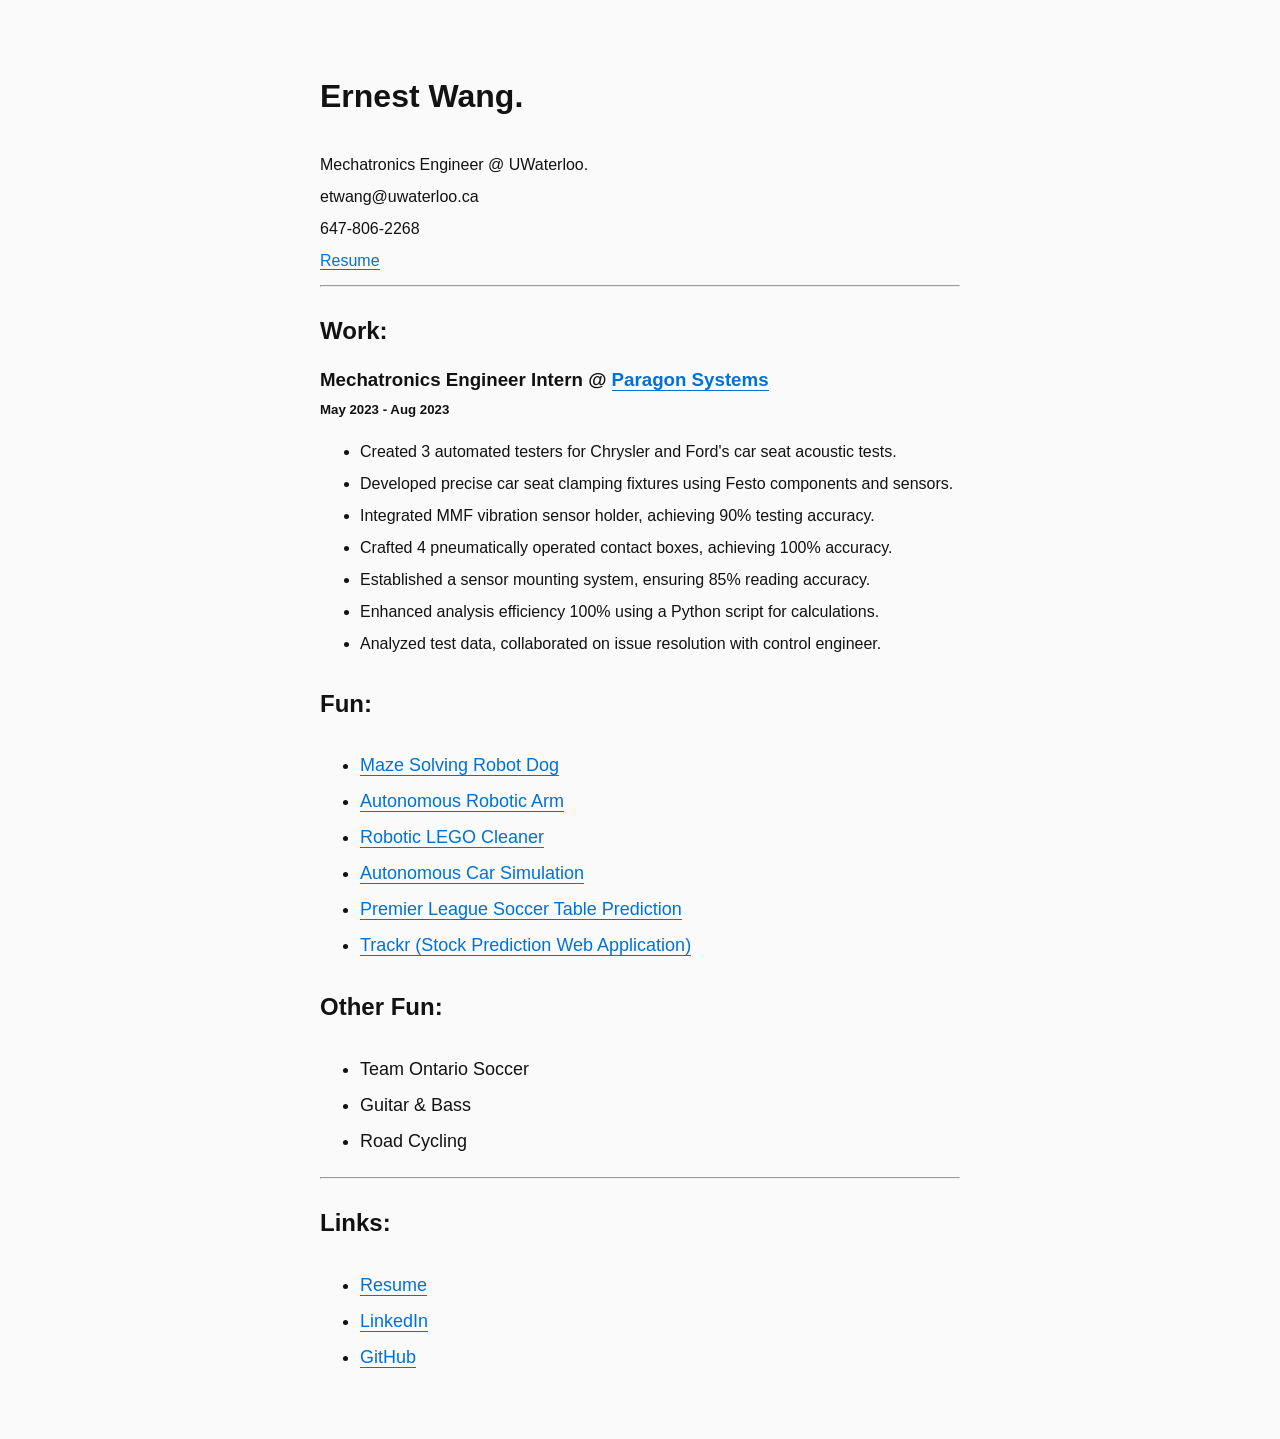
==== commit f3f8d5fd: "Rename home.html to index.html" ====
--- a/index.html
+++ b/index.html
@@ -1,162 +1,198 @@
-<!DOCTYPE HTML>
-<html>
-	<head>
-		<title>Ernest Wang</title>
-		<meta charset="utf-8" />
-		<meta name="viewport" content="width=device-width, initial-scale=1, user-scalable=no" />
-		<link rel="stylesheet" href="assets/css/main.css" />
-		<noscript><link rel="stylesheet" href="assets/css/noscript.css" /></noscript>
-	</head>
-	<body class="is-preload">
-		<!-- Wrapper -->
-			<div id="wrapper">
-
-				<p></p>
-
-				<!-- Main -->
-				<center>
-					<div id="main">
-						<div class="inner">
-							<header>
-								<center><div><h1>Hello! I'm Ernest.<br /></center>
-								
-									<p></p>
-									<center><img src="images/IMG_3392.jpg" alt="" style="object-fit: cover; width: 30vw;border-radius: 50%;"/></center>
-								</div>
-								<p></p>
-								<center>
-								<a  href="/images/reume-ernest-wang.pdf" download target="_blank" ><button style="width: 150px;text-decoration: none;"">Resume</button></a>
-								<a  href="https://github.com/ErnestWang31" target="_blank"><button style="width: 150px;text-decoration: none;"">github</button></a>
-								<a  href="https://github.com/ErnestWang31" target="_blank"><button style="width: 150px;text-decoration: none;"">Email</button></a>
-							
-								<p></p>
-								<center><hp>An Engineering student from Canada. I aim to deepen my understanding in various areas of technology and product development. </p></center>
-								
-							</header>
-							<p></p>
-							<center><h1>My Projects</h1></center>
-							<section class="tiles">
-								
-								<article class="style1">
-									<span class="image">
-										<img src="images/openAI.jpg" alt="" />
-									</span>
-									<a href="https://github.com/ErnestWang31/openai-image-generator" target="_blank">
-										<h2>OpenAI Image Generator</h2>
-										<div class="content">
-											<p>Image generator using Node.js and OpenAI API.</p>
-											<p>GITHUB</p>
-										</div>
-									</a>
-								</article>
-
-								<article class="style1">
-									<span class="image">
-										<img src="images/budget.jpg" alt="" />
-									</span>
-									<a href="https://github.com/ErnestWang31/budget-tracking-app" target="_blank">
-										<h2>React Budget Tracker</h2>
-										<div class="content">
-											<p>Budget tracker made with React.js with functionalities such as adding expense, deleting expense and tracking left over money.</p>
-											<p>GITHUB</p>
-										</div>
-									</a>
-								</article>
-
-								<article class="style1">
-									<span class="image">
-										<img src="images/sorting.jpg" alt="" />
-									</span>
-									<a href="https://github.com/ErnestWang31/Sorting-Alogorithms-Visualizer" target="_blank">
-										<h2>Sorting Algorithm Visualizer</h2>
-										<div class="content">
-											<p>Performed visualization for Bubble Sort, Quick Sort, Insertion Sort, Selection Sort, and Quick Sort.
-												Allows the user to sort both ascending and descending. Made with Python and PyGame</p>
-											<p>GITHUB</p>
-										</div>
-									</a>
-								</article>
-
-								<article class="style1">
-									<span class="image">
-										<img src="images/file.jpg" alt="" />
-									</span>
-									<a href="https://github.com/ErnestWang31/Automatic-File-Sorter" target="_blank">
-										<h2>Automatic File Sorter</h2>
-										<div class="content">
-											<p>an automatic file-sorting software using Python and watchdog API that sorts different file
-												types downloaded from the internet into corresponding folders on the desktop for easy access.</p>
-											<p>GITHUB</p>
-										</div>
-									</a>
-								</article>
-
-								<article class="style1">
-									<span class="image">
-										<img src="images/robot.jpg" alt="" />
-									</span>
-									<a href="https://www.notion.so/Automatic-Lego-Sorter-e76df59b751e434691495139703abe92" target="_blank">
-										<h2>LEGO Sorting Robot</h2>
-										<div class="content">
-											<p>a robotic system that drives around a room, picks up lego bricks on the ground and sort them in a bin-sorting-system according to the bricks colour. </p>
-											<p>NOTION</p>
-										</div>
-									</a>
-								</article>
-							</section>
-						</div>
-					</div>
-				</center>
-
-				
-					<footer id="footer">
-						<!-- <div class="inner">
-							<section>
-								<h2>Get in touch</h2>
-								<form method="post" action="#">
-									<div class="fields">
-										<div class="field half">
-											<input type="text" name="name" id="name" placeholder="Name" />
-										</div>
-										<div class="field half">
-											<input type="email" name="email" id="email" placeholder="Email" />
-										</div>
-										<div class="field">
-											<textarea name="message" id="message" placeholder="Message"></textarea>
-										</div>
-									</div>
-									<ul class="actions">
-										<li><input type="submit" value="Send" class="primary" /></li>
-									</ul>
-								</form>
-							</section> -->
-							<!-- <section>
-								<h2>Follow</h2>
-								<ul class="icons">
-									<li><a href="#" class="icon brands style2 fa-twitter"><span class="label">Twitter</span></a></li>
-									<li><a href="#" class="icon brands style2 fa-facebook-f"><span class="label">Facebook</span></a></li>
-									<li><a href="#" class="icon brands style2 fa-instagram"><span class="label">Instagram</span></a></li>
-									<li><a href="#" class="icon brands style2 fa-dribbble"><span class="label">Dribbble</span></a></li>
-									<li><a href="#" class="icon brands style2 fa-github"><span class="label">GitHub</span></a></li>
-									<li><a href="#" class="icon brands style2 fa-500px"><span class="label">500px</span></a></li>
-									<li><a href="#" class="icon solid style2 fa-phone"><span class="label">Phone</span></a></li>
-									<li><a href="#" class="icon solid style2 fa-envelope"><span class="label">Email</span></a></li>
-								</ul>
-							</section> -->
-							<ul class="copyright">
-								<li>&copy; Ernest Wang. All rights reserved</li>
-							</ul>
-						</div>
-					</footer>
-
-			</div>
-
-		<!-- Scripts -->
-			<script src="assets/js/jquery.min.js"></script>
-			<script src="assets/js/browser.min.js"></script>
-			<script src="assets/js/breakpoints.min.js"></script>
-			<script src="assets/js/util.js"></script>
-			<script src="assets/js/main.js"></script>
-
-	</body>
-</html>+<!DOCTYPE html>
+<html lang="en">
+  <head>
+    <meta charset="UTF-8" />
+    <meta
+      name="viewport"
+      content="width=device-width, height=device-height, initial-scale=1.0"
+    />
+    <title>ernest wang</title>
+    <link
+      href="https://fonts.googleapis.com/css?family=Lato"
+      rel="stylesheet"
+    />
+
+
+    <style>
+      body {
+        margin: 5% auto;
+        background: #fafafa;
+        color: #121212;
+                /* font-family: "Lato"; */
+        font-size: 22px;
+        font-size: 16px;
+        line-height: 2;
+        /* text-shadow: 0 1px 0 #ffffff; */
+        max-width: 50%;
+        font-family: "HelveticaNeue-Light", "Helvetica Neue Light", "Helvetica Neue", Helvetica, Arial, "Lucida Grande", sans-serif; 
+   font-weight: 300;
+      }
+
+      code {
+        background: white;
+      }
+      a {
+        border-bottom: 1px solid #0072d6;
+        color: #0072d6;
+        text-decoration: none;
+      }
+      a:hover {
+        border-bottom: 0;
+      }
+      .container {
+        display: flex;
+        justify-content: space-between;
+      }
+
+      .left {
+        text-align: left;
+      }
+
+      .right {
+        text-align: right;
+      }
+
+      .work {
+        line-height: 0.5;
+      }
+    </style>
+  </head>
+  <body>
+    
+    <header>
+        
+      <h1>Ernest Wang.</h1>
+      
+      <aside>Mechatronics Engineer @ UWaterloo.</aside>
+      etwang@uwaterloo.ca</aside>
+        <aside>647-806-2268</aside>
+        
+
+        <aside></aside><a href="resume + port.pdf"target="_blank">Resume</a></aside>
+    </header>
+    <hr />
+    <h2><strong>Work:</strong></h2>
+    <div >
+    <div class="work">
+
+      <h3>Mechatronics Engineer Intern @ <a href="https://paragonsystems.net/test-automation-services/">Paragon Systems</a></h4>
+      <h5>May 2023 - Aug 2023</h5>
+    </div>
+<font size = 3px>
+    <ul>
+      <li >
+        Created 3 automated testers for Chrysler and Ford's car seat acoustic
+        tests.
+      </li>
+      <li>
+        Developed precise car seat clamping fixtures using Festo components and
+        sensors.
+      </li>
+      <li>
+        Integrated MMF vibration sensor holder, achieving 90% testing accuracy.
+      </li>
+      <li>
+        Crafted 4 pneumatically operated contact boxes, achieving 100% accuracy.
+      </li>
+      <li>
+        Established a sensor mounting system, ensuring 85% reading accuracy.
+      </li>
+      <li>
+        Enhanced analysis efficiency 100% using a Python script for
+        calculations.
+      </li>
+      <li>
+        Analyzed test data, collaborated on issue resolution with control
+        engineer.
+      </li>
+    </ul>
+</font>
+
+</div>
+
+
+
+
+
+<h2>Fun:</h2>
+<font size = 4px>
+    <ul>
+      <li >
+        <a href="projects/dog.html"
+        >Maze Solving Robot Dog
+        </a
+      >
+      </li>
+      <li>
+        <a href="http://bettermotherfuckingwebsite.com"
+        >Autonomous Robotic Arm </a
+      >
+      </li>
+      <li>
+        <a href="http://bettermotherfuckingwebsite.com"
+        >Robotic LEGO Cleaner
+        </a
+      >      </li>
+    
+      <li>
+        <a href="http://bettermotherfuckingwebsite.com"
+        >Autonomous Car Simulation
+        </a
+      >      </li>
+      <li>
+        <a href="http://bettermotherfuckingwebsite.com"
+        >Premier League Soccer Table Prediction</a
+      >
+      </li>
+      <li>
+        <a href="http://bettermotherfuckingwebsite.com"
+        >Trackr (Stock Prediction Web Application)</a
+      >
+      </li>
+    </ul>
+</font>
+
+</div>
+
+
+<h2>Other Fun:</h2>
+<font size = 4px>
+    <ul>
+      <li >
+        
+        Team Ontario Soccer
+      </li>
+      <li>
+        Guitar & Bass
+      </li>
+      <li>
+        Road Cycling
+    
+      </li>
+    </ul>
+</font>
+<hr>
+<h2>Links:</h2>
+<font size = 4px>
+    <ul>
+      <li >
+        <a href="resume + port.pdf " target="_blank"
+        >Resume
+        </a
+      >
+      </li>
+      <li>
+        <a href="https://www.linkedin.com/in/ernestwang2004/" target="_blank"
+        >LinkedIn </a
+      >
+      </li>
+      <li>
+        <a href="https://github.com/ErnestWang31" target="_blank"
+        >GitHub
+        </a
+      >      </li>
+    
+      
+</font>
+
+</div>
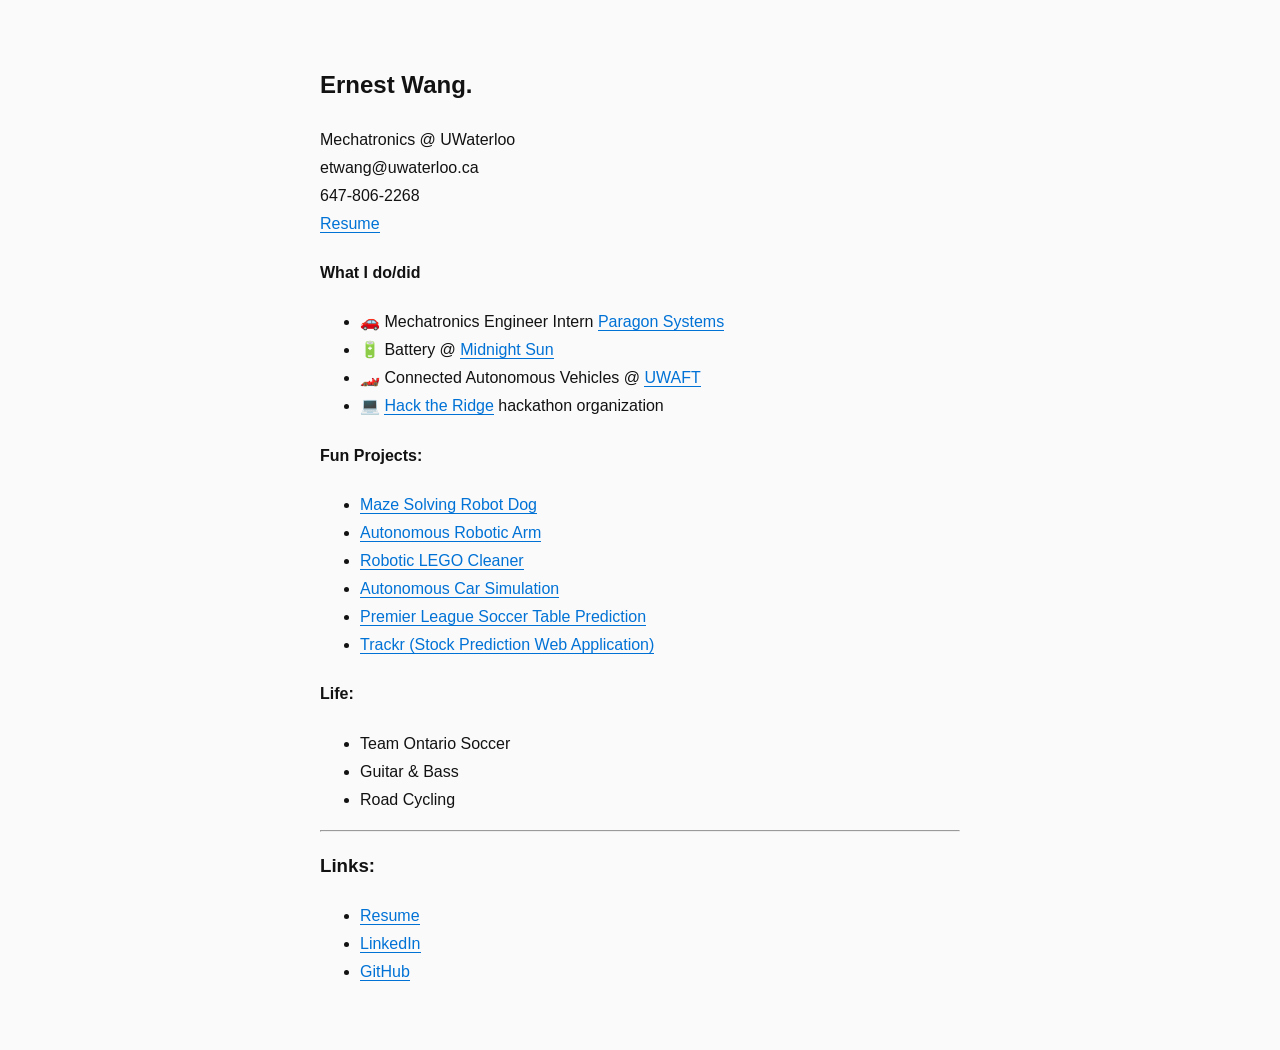
==== commit d10cad23: "Update" ====
--- a/index.html
+++ b/index.html
@@ -19,9 +19,9 @@
         background: #fafafa;
         color: #121212;
                 /* font-family: "Lato"; */
-        font-size: 22px;
+        font-size: 10px;
         font-size: 16px;
-        line-height: 2;
+        line-height: 1.75;
         /* text-shadow: 0 1px 0 #ffffff; */
         max-width: 50%;
         font-family: "HelveticaNeue-Light", "Helvetica Neue Light", "Helvetica Neue", Helvetica, Arial, "Lucida Grande", sans-serif; 
@@ -53,7 +53,7 @@
       }
 
       .work {
-        line-height: 0.5;
+        line-height: ;
       }
     </style>
   </head>
@@ -61,50 +61,31 @@
     
     <header>
         
-      <h1>Ernest Wang.</h1>
+      <h2>Ernest Wang.</h2>
       
-      <aside>Mechatronics Engineer @ UWaterloo.</aside>
+      <aside>Mechatronics  @ UWaterloo</aside>
       etwang@uwaterloo.ca</aside>
         <aside>647-806-2268</aside>
         
 
         <aside></aside><a href="resume + port.pdf"target="_blank">Resume</a></aside>
     </header>
-    <hr />
-    <h2><strong>Work:</strong></h2>
-    <div >
-    <div class="work">
-
-      <h3>Mechatronics Engineer Intern @ <a href="https://paragonsystems.net/test-automation-services/">Paragon Systems</a></h4>
-      <h5>May 2023 - Aug 2023</h5>
-    </div>
+    <h4>What I do/did</h4>
 <font size = 3px>
     <ul>
       <li >
-        Created 3 automated testers for Chrysler and Ford's car seat acoustic
-        tests.
+        🚗 Mechatronics Engineer Intern <a href="https://paragonsystems.net/test-automation-services/">Paragon Systems</a>
       </li>
       <li>
-        Developed precise car seat clamping fixtures using Festo components and
-        sensors.
+        🔋 Battery @ <a href="https://www.uwmidsun.com/">Midnight Sun</a>
       </li>
       <li>
-        Integrated MMF vibration sensor holder, achieving 90% testing accuracy.
+        🏎️ Connected Autonomous Vehicles @ <a href="https://www.uwaft.ca/">UWAFT</a>
       </li>
       <li>
-        Crafted 4 pneumatically operated contact boxes, achieving 100% accuracy.
+        💻 <a href="https://hacktheridge.ca/">Hack the Ridge</a> hackathon organization
       </li>
-      <li>
-        Established a sensor mounting system, ensuring 85% reading accuracy.
-      </li>
-      <li>
-        Enhanced analysis efficiency 100% using a Python script for
-        calculations.
-      </li>
-      <li>
-        Analyzed test data, collaborated on issue resolution with control
-        engineer.
-      </li>
+      
     </ul>
 </font>
 
@@ -114,39 +95,40 @@
 
 
 
-<h2>Fun:</h2>
-<font size = 4px>
+<h4>Fun Projects:</h4>
+<font size = 3px>
     <ul>
       <li >
+        
         <a href="projects/dog.html"
-        >Maze Solving Robot Dog
+        >Maze Solving Robot Dog 
         </a
       >
       </li>
       <li>
-        <a href="http://bettermotherfuckingwebsite.com"
+        <a href="projects/arm.html" 
         >Autonomous Robotic Arm </a
       >
       </li>
       <li>
-        <a href="http://bettermotherfuckingwebsite.com"
-        >Robotic LEGO Cleaner
+        <a href="https://github.com/ErnestWang31/Robot-LEGO-Cleaner"
+        > Robotic LEGO Cleaner
         </a
       >      </li>
     
       <li>
-        <a href="http://bettermotherfuckingwebsite.com"
-        >Autonomous Car Simulation
+        <a href="https://github.com/ErnestWang31/Autonomous-Car-ML"
+        >Autonomous Car Simulation 
         </a
       >      </li>
-      <li>
-        <a href="http://bettermotherfuckingwebsite.com"
+      <li> 
+        <a href="https://github.com/ErnestWang31/Premier-League-Soccer-Prediction"
         >Premier League Soccer Table Prediction</a
       >
       </li>
       <li>
-        <a href="http://bettermotherfuckingwebsite.com"
-        >Trackr (Stock Prediction Web Application)</a
+        <a href="https://github.com/AayaanN/trackr"
+        > Trackr (Stock Prediction Web Application)</a
       >
       </li>
     </ul>
@@ -155,8 +137,8 @@
 </div>
 
 
-<h2>Other Fun:</h2>
-<font size = 4px>
+<h4>Life:</h4>
+<font size = 3px>
     <ul>
       <li >
         
@@ -171,9 +153,10 @@
       </li>
     </ul>
 </font>
+
 <hr>
-<h2>Links:</h2>
-<font size = 4px>
+<h3>Links:</h3>
+<font size = 3px>
     <ul>
       <li >
         <a href="resume + port.pdf " target="_blank"
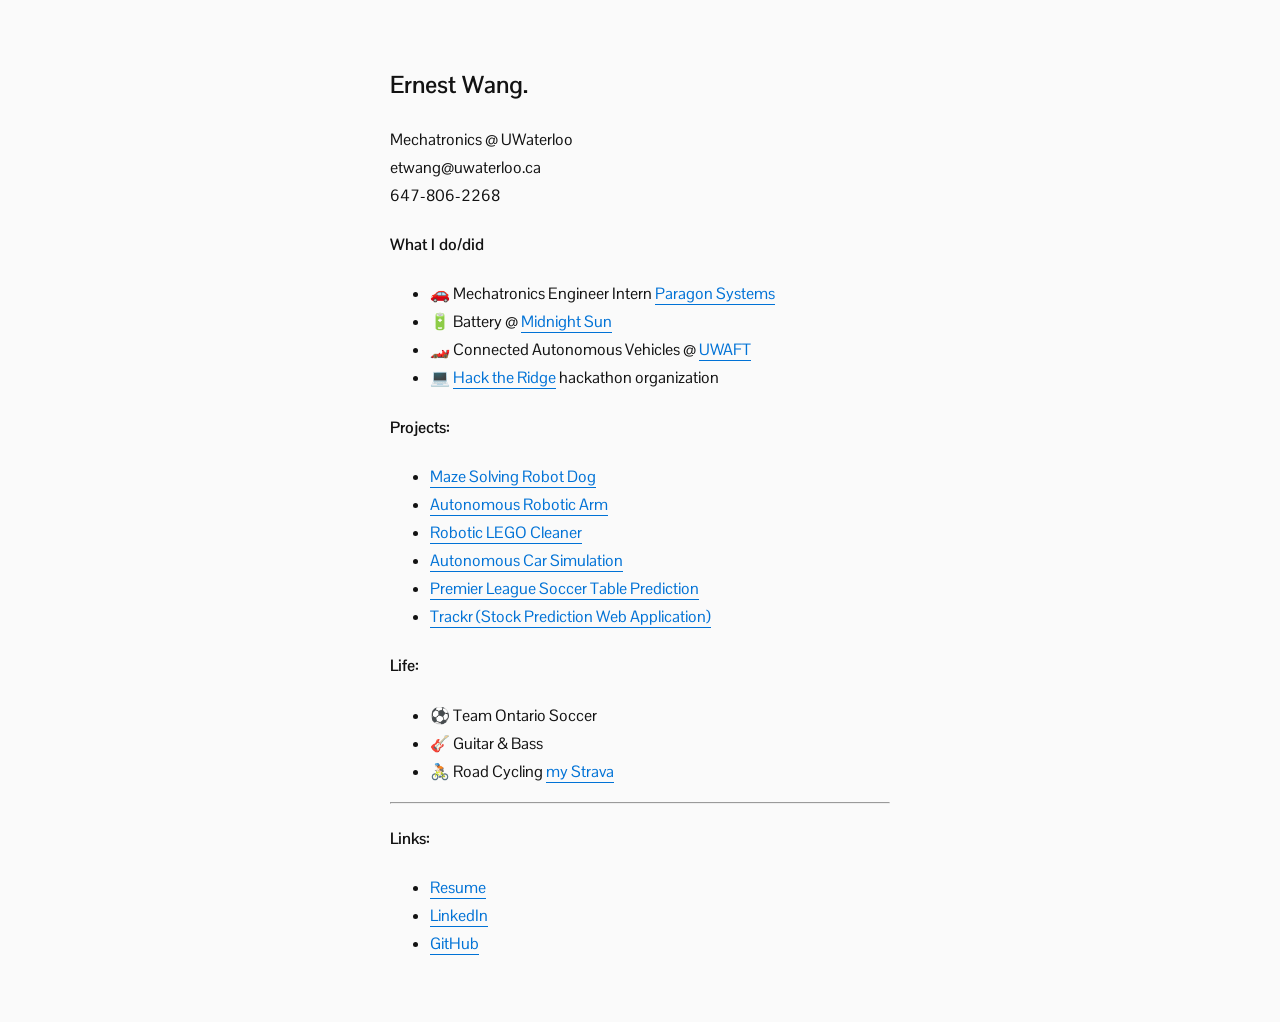
==== commit 3ae70bc4: "Update index.html" ====
--- a/index.html
+++ b/index.html
@@ -7,12 +7,7 @@
       content="width=device-width, height=device-height, initial-scale=1.0"
     />
     <title>ernest wang</title>
-    <link
-      href="https://fonts.googleapis.com/css?family=Lato"
-      rel="stylesheet"
-    />
-
-
+    <link href="https://fonts.googleapis.com/css2?family=Pontano+Sans:wght@300&display=swap" rel="stylesheet">
     <style>
       body {
         margin: 5% auto;
@@ -23,9 +18,8 @@
         font-size: 16px;
         line-height: 1.75;
         /* text-shadow: 0 1px 0 #ffffff; */
-        max-width: 50%;
-        font-family: "HelveticaNeue-Light", "Helvetica Neue Light", "Helvetica Neue", Helvetica, Arial, "Lucida Grande", sans-serif; 
-   font-weight: 300;
+        max-width: 50ch;
+        font-family: 'Pontano Sans', sans-serif;  
       }
 
       code {
@@ -61,14 +55,13 @@
     
     <header>
         
-      <h2>Ernest Wang.</h2>
-      
+      <h2>Ernest Wang.</h2> 
+      <font size = 3pt>
       <aside>Mechatronics  @ UWaterloo</aside>
       etwang@uwaterloo.ca</aside>
         <aside>647-806-2268</aside>
-        
+       
 
-        <aside></aside><a href="resume + port.pdf"target="_blank">Resume</a></aside>
     </header>
     <h4>What I do/did</h4>
 <font size = 3px>
@@ -95,7 +88,7 @@
 
 
 
-<h4>Fun Projects:</h4>
+<h4>Projects:</h4>
 <font size = 3px>
     <ul>
       <li >
@@ -142,20 +135,20 @@
     <ul>
       <li >
         
-        Team Ontario Soccer
+        ⚽ Team Ontario Soccer
       </li>
       <li>
-        Guitar & Bass
+        🎸 Guitar & Bass
       </li>
       <li>
-        Road Cycling
-    
+        🚴🏻 Road Cycling <a href="https://www.strava.com/athletes/104368446" target="_blank"> my Strava</a>
+     
       </li>
     </ul>
 </font>
 
 <hr>
-<h3>Links:</h3>
+<h4>Links:</h4>
 <font size = 3px>
     <ul>
       <li >
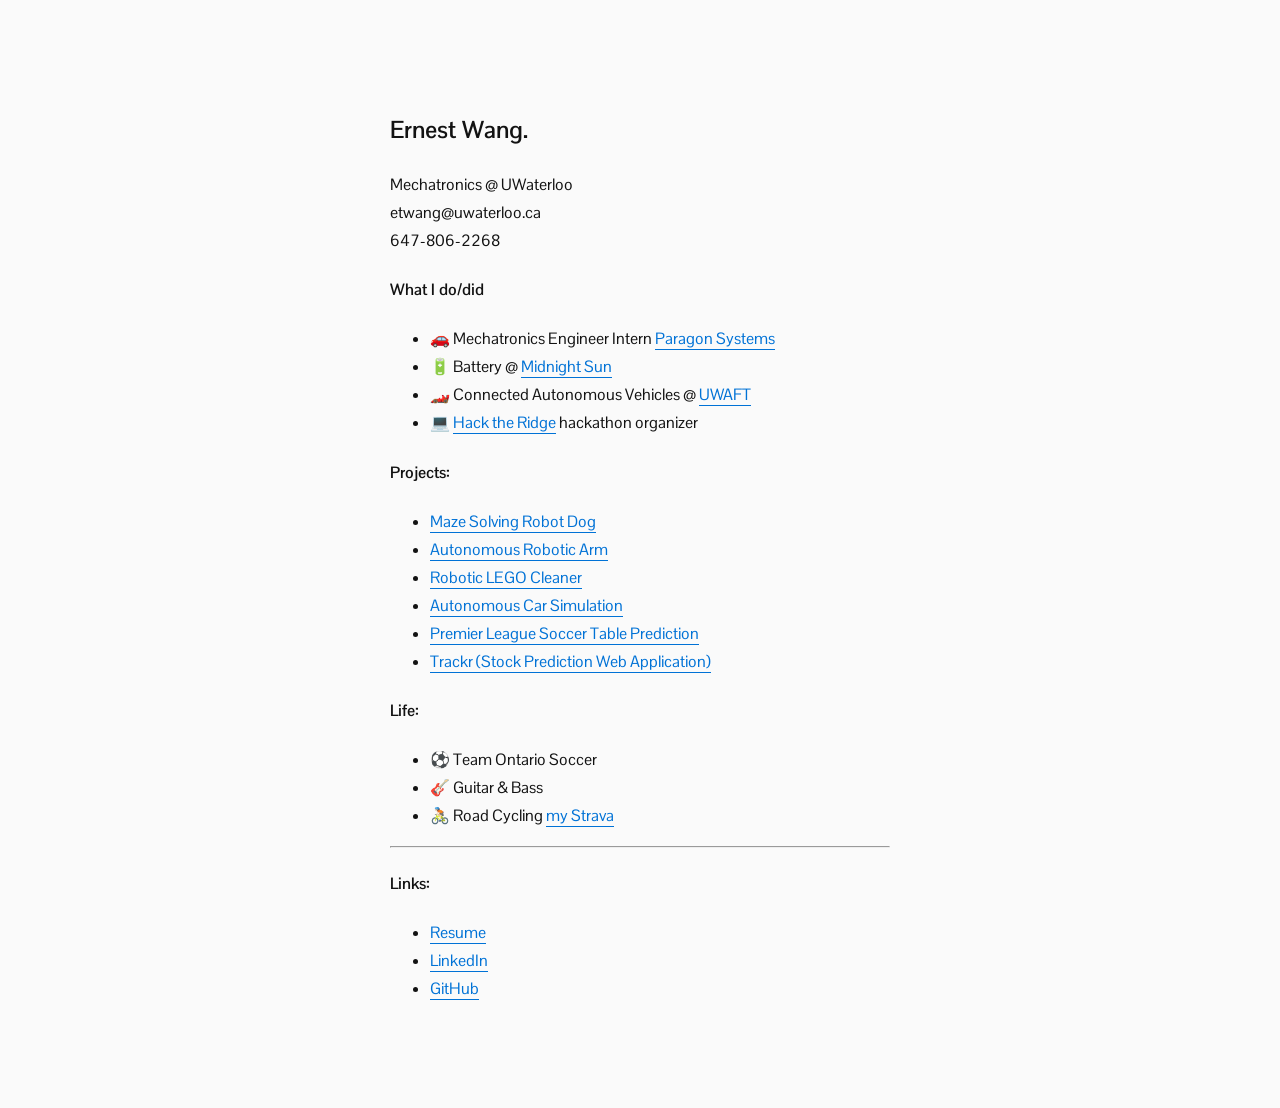
==== commit 247032b4: "Update index.html" ====
--- a/index.html
+++ b/index.html
@@ -20,6 +20,7 @@
         /* text-shadow: 0 1px 0 #ffffff; */
         max-width: 50ch;
         font-family: 'Pontano Sans', sans-serif;  
+        padding:  25px;
       }
 
       code {
@@ -76,7 +77,7 @@
         🏎️ Connected Autonomous Vehicles @ <a href="https://www.uwaft.ca/">UWAFT</a>
       </li>
       <li>
-        💻 <a href="https://hacktheridge.ca/">Hack the Ridge</a> hackathon organization
+        💻 <a href="https://hacktheridge.ca/">Hack the Ridge</a> hackathon organizer
       </li>
       
     </ul>
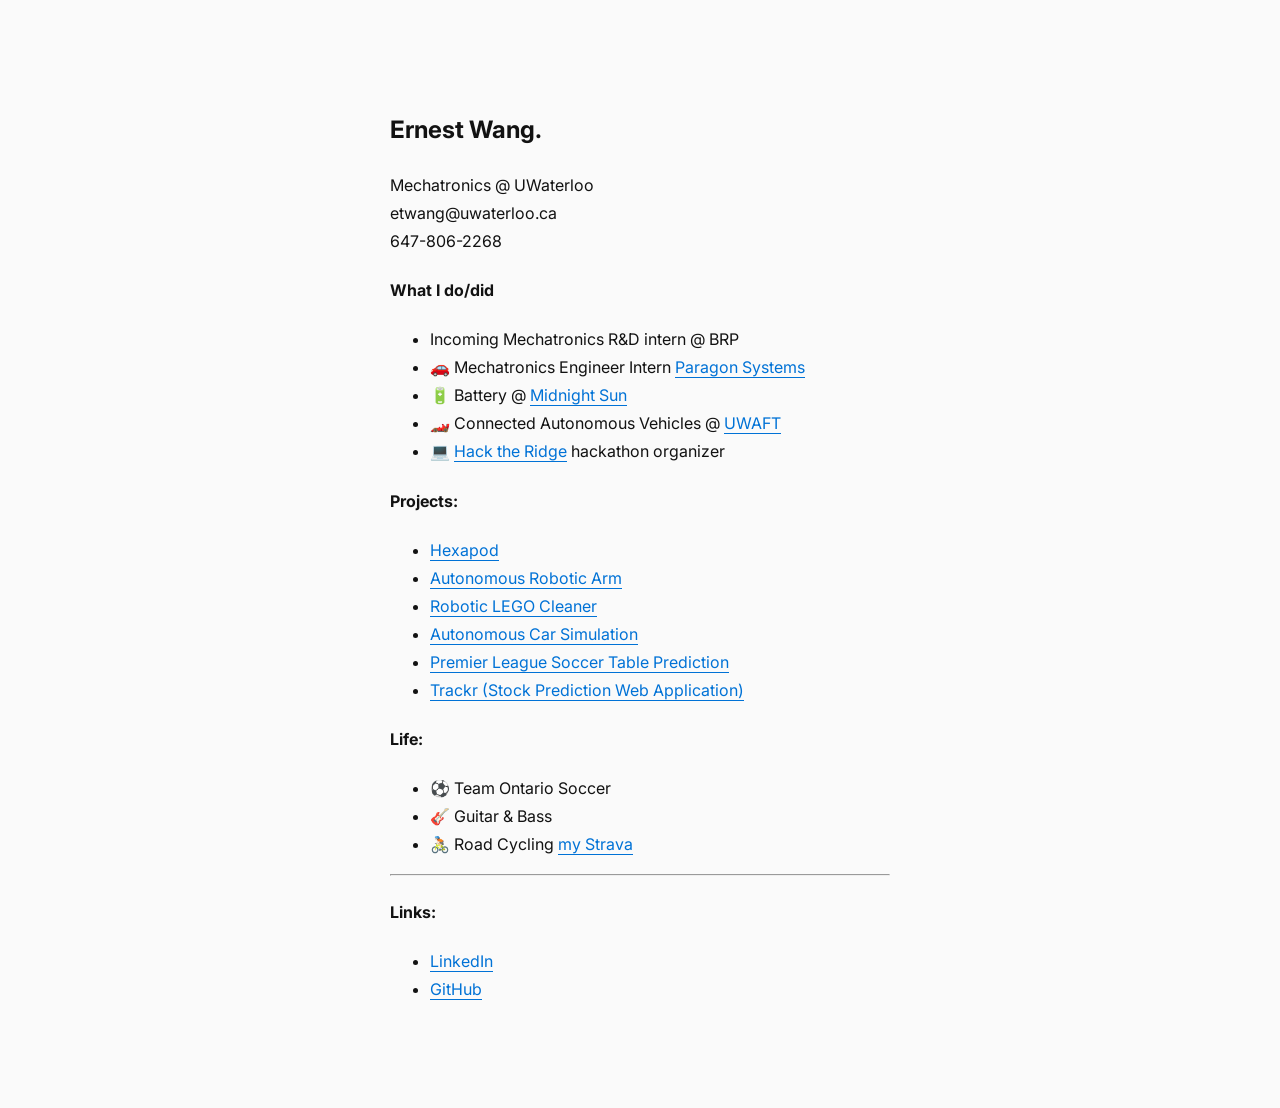
==== commit 1c0c60b2: "change font" ====
--- a/index.html
+++ b/index.html
@@ -7,8 +7,7 @@
       content="width=device-width, height=device-height, initial-scale=1.0"
     />
     <title>ernest wang</title>
-    <link href="https://fonts.googleapis.com/css2?family=Pontano+Sans:wght@300&display=swap" rel="stylesheet">
-    <style>
+    <link href="https://fonts.googleapis.com/css2?family=Inter:wght@300&display=swap" rel="stylesheet">    <style>
       body {
         margin: 5% auto;
         background: #fafafa;
@@ -19,8 +18,8 @@
         line-height: 1.75;
         /* text-shadow: 0 1px 0 #ffffff; */
         max-width: 50ch;
-        font-family: 'Pontano Sans', sans-serif;  
-        padding:  25px;
+        font-family: 'Inter', sans-serif;
+                padding:  25px;
       }
 
       code {
@@ -68,6 +67,9 @@
 <font size = 3px>
     <ul>
       <li >
+        Incoming Mechatronics R&D intern @ BRP
+      </li>
+      <li >
         🚗 Mechatronics Engineer Intern <a href="https://paragonsystems.net/test-automation-services/">Paragon Systems</a>
       </li>
       <li>
@@ -95,7 +97,7 @@
       <li >
         
         <a href="projects/dog.html"
-        >Maze Solving Robot Dog 
+        >Hexapod 
         </a
       >
       </li>
@@ -152,12 +154,6 @@
 <h4>Links:</h4>
 <font size = 3px>
     <ul>
-      <li >
-        <a href="resume + port.pdf " target="_blank"
-        >Resume
-        </a
-      >
-      </li>
       <li>
         <a href="https://www.linkedin.com/in/ernestwang2004/" target="_blank"
         >LinkedIn </a
